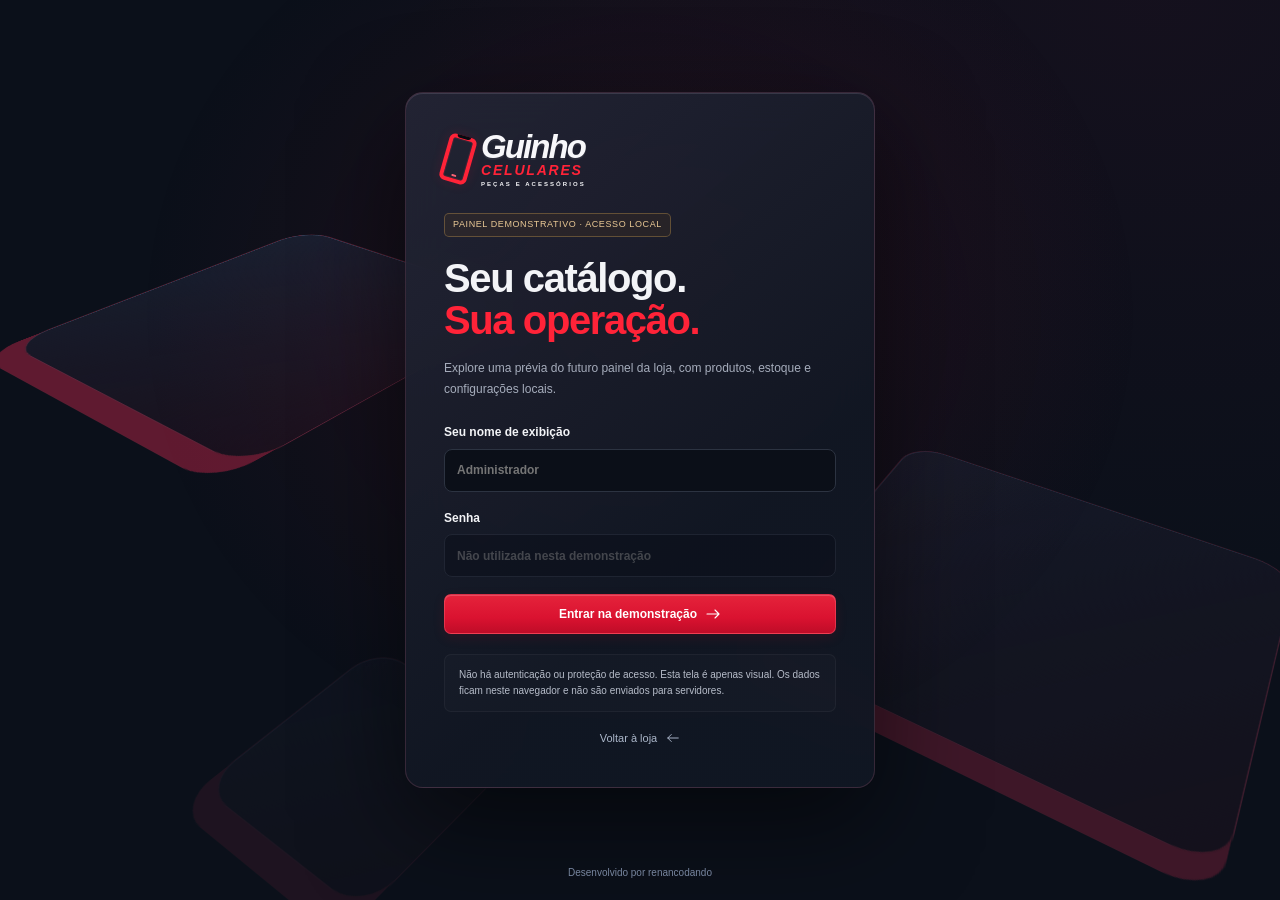
==== admin/index.html @ 1f27a78b "Criar a loja Guinho com catálogo, carrinho e painel demonstrativo" ====
<!doctype html><html lang="pt-BR"><head><meta charset="utf-8"><meta name="viewport" content="width=device-width,initial-scale=1"><meta name="robots" content="noindex,nofollow"><meta name="theme-color" content="#090d16"><title>Painel demonstrativo — Guinho Celulares</title><link rel="icon" href="../ativos/marca.svg" type="image/svg+xml"><link rel="stylesheet" href="../css/base.css"><link rel="stylesheet" href="../css/componentes.css"><link rel="stylesheet" href="../css/loja.css"><link rel="stylesheet" href="../css/admin.css"><link rel="stylesheet" href="../css/responsivo.css"><script type="module" src="../js/admin/app.js"></script></head><body class="pagina-admin"><a class="pular-conteudo" href="#admin-conteudo">Pular para o painel</a>
<main id="entrada-demo" class="entrada-demo"><div class="entrada-ambiente" aria-hidden="true"><div></div><div></div><div></div></div><section class="entrada-card"><a class="marca" href="../index.html"><span class="marca-simbolo" aria-hidden="true"></span><span><strong>Guinho</strong><b>Celulares</b><small>Peças e acessórios</small></span></a><span class="etiqueta-demo">Painel demonstrativo · acesso local</span><h1>Seu catálogo.<br><em>Sua operação.</em></h1><p class="texto-suave">Explore uma prévia do futuro painel da loja, com produtos, estoque e configurações locais.</p><form id="form-entrada"><label class="campo" for="nome-demo">Seu nome de exibição<input id="nome-demo" name="nome" placeholder="Administrador" autocomplete="off" maxlength="50"></label><label class="campo">Senha<input type="password" placeholder="Não utilizada nesta demonstração" disabled aria-describedby="aviso-login"></label><button class="botao botao-largo" type="submit" disabled aria-busy="true"><span data-texto-entrada>Carregando catálogo…</span><i data-icone="seta"></i></button></form><p id="aviso-login" class="nota-demo">Não há autenticação ou proteção de acesso. Esta tela é apenas visual. Os dados ficam neste navegador e não são enviados para servidores.</p><a href="../index.html" class="voltar-loja">Voltar à loja<i data-icone="seta"></i></a></section><span class="assinatura-entrada">Desenvolvido por renancodando</span></main>
<div id="admin-app" hidden><aside class="admin-navegacao" id="admin-navegacao"><a class="marca" href="../index.html"><span class="marca-simbolo" aria-hidden="true"></span><span><strong>Guinho</strong><b>Celulares</b><small>Estúdio de gestão</small></span></a><span class="rotulo-admin">Workspace local</span><nav aria-label="Painel administrativo"><button type="button" data-admin-secao="dashboard"><i data-icone="grafico"></i>Visão geral</button><button type="button" data-admin-secao="produtos"><i data-icone="caixa"></i>Produtos</button><button type="button" data-admin-secao="estoque"><i data-icone="sacola"></i>Estoque</button><button type="button" data-admin-secao="categorias"><i data-icone="grade"></i>Categorias</button><button type="button" data-admin-secao="importacao"><i data-icone="importar"></i>Importar CSV</button><button type="button" data-admin-secao="configuracoes"><i data-icone="configuracao"></i>Configurações</button></nav><div class="admin-nav-base"><a href="../index.html"><i data-icone="inicio"></i>Ver loja</a><button type="button" id="sair-demo"><i data-icone="sair"></i>Sair da demonstração</button><small>Somente neste navegador.<br>Sem autenticação real.</small></div></aside><div class="admin-corpo"><header class="admin-topo"><button type="button" id="menu-admin" class="botao-icone" aria-label="Abrir navegação do painel" aria-expanded="false" aria-controls="admin-navegacao"><i data-icone="menu"></i></button><div><span>Estúdio de gestão</span><strong id="nome-secao">Visão geral</strong></div><span class="etiqueta-demo">Demonstração local</span><div class="admin-perfil"><span class="avatar-admin">G</span><span id="nome-administrador">Administrador</span></div></header><p class="faixa-demo"><i data-icone="alerta"></i><span>Esta é uma demonstração local. Não há login seguro, banco de dados, pedidos reais ou estoque sincronizado.</span></p><main id="admin-conteudo" tabindex="-1"></main><footer class="admin-rodape">Guinho · Painel demonstrativo <span>Desenvolvido por renancodando</span></footer></div></div>
</body></html>
---- css/base.css ----
:root {
  color-scheme: dark;
  --fundo:#080b12;
  --fundo-profundo:#04060b;
  --superficie:#111620;
  --superficie-alta:#1b202c;
  --vermelho:#ff2338;
  --vermelho-escuro:#a70d20;
  --texto:#f3f4f7;
  --suave:#a6adbc;
  --linha:#2c3341;
  --verde:#3cda9a;
  --azul:#6bc1ff;
  --raio:12px;
  --sombra:0 14px 45px #0005;
  --fonte:Arial,Helvetica,sans-serif;
  --espaco:clamp(20px,4.6vw,70px);
}
* {
  box-sizing: border-box;
}
html {
  scroll-behavior: smooth;
  scroll-padding-top: 30px;
}
body {
  margin: 0;
  color: var(--texto);
  background:
    radial-gradient(
      ellipse at 0 38%,
      #490d151c,
      transparent 32%),
    var(--fundo);
  font: 14px/1.55 var(--fonte);
  -webkit-font-smoothing: antialiased;
}
body,
main,
section,
header,
footer,
div {
  min-width: 0;
}
button,
input,
select,
textarea {
  font: inherit;
}
button,
a {
  -webkit-tap-highlight-color: transparent;
  touch-action: manipulation;
}
button {
  cursor: pointer;
}
button:disabled {
  cursor: not-allowed;
  opacity: .45;
}
a {
  color: inherit;
  text-decoration: none;
}
button {
  color: inherit;
}
h1,
h2,
h3,
p,
ul,
ol,
figure,
dl,
dd {
  margin: 0;
}
ul,
ol {
  padding: 0;
}
h1,
h2,
h3 {
  line-height: 1.12;
  text-wrap: balance;
}
p {
  overflow-wrap: anywhere;
}
h1,
h2,
h3,
strong {
  letter-spacing: -.35px;
}
img,
svg {
  max-width: 100%;
  display: block;
}
input,
textarea,
select {
  min-width: 0;
  max-width: 100%;
  color: var(--texto);
  background: #0b0f18;
  border: 1px solid var(--linha);
  border-radius: 8px;
  padding: 11px 12px;
}
input,
select {
  min-height: 43px;
}
input[type=checkbox] {
  accent-color: var(--vermelho);
  width: 16px;
  height: 16px;
  min-height: 16px;
}
textarea {
  resize: vertical;
}
input:focus,
textarea:focus,
select:focus {
  border-color: #ff5262;
}
button,
a,
input,
select,
textarea,
summary {
  outline-offset: 5px;
}
:focus-visible {
  outline: 2px solid #ff6b79;
}
[hidden] {
  display: none !important;
}
.container {
  width: min(1440px, calc(100% - var(--espaco)*2));
  margin-inline: auto;
}
.secao {
  padding-block: 55px;
}
.texto-suave {
  color: var(--suave);
  font-size: 13px;
  line-height: 1.7;
}
.sobretitulo {
  font-size: 9px;
  letter-spacing: 2.8px;
  text-transform: uppercase;
  font-weight: 700;
  color: #d0d3dc;
}
.sobretitulo > span {
  display: inline-block;
  vertical-align: middle;
  width: 80px;
  height: 1px;
  background: var(--vermelho);
  margin-left: 12px;
}
em {
  color: var(--vermelho);
  font-style: normal;
}
.icone {
  width: 22px;
  height: 22px;
  flex-shrink: 0;
}
.sr-only {
  position: absolute;
  width: 1px;
  height: 1px;
  padding: 0;
  margin: -1px;
  overflow: hidden;
  clip: rect(0, 0, 0, 0);
  white-space: nowrap;
  border: 0;
}
.pular-conteudo {
  position: fixed;
  left: 15px;
  top: -80px;
  background: var(--vermelho);
  padding: 12px 18px;
  border-radius: 8px;
  z-index: 200;
}
.pular-conteudo:focus {
  top: 12px;
}
.campo {
  display: flex;
  flex-direction: column;
  gap: 7px;
  font-size: 12px;
  font-weight: 600;
}
.campo small {
  font-size: 10px;
  font-weight: 400;
  color: var(--suave);
}
.campo input,
.campo select,
.campo textarea {
  width: 100%;
}
.campo-checkbox {
  display: flex;
  align-items: center;
  gap: 9px;
  font-size: 12px;
  line-height: 1.4;
}
.mensagem-erro {
  font-size: 12px;
  color: #ff9ca7;
  line-height: 1.5;
}
.nota-demo {
  color: #b7bdca;
  font-size: 11px;
  line-height: 1.6;
  padding: 12px 14px;
  background: #ffffff04;
  border: 1px solid #ffffff0b;
  border-radius: 7px;
}
.etiqueta-demo,
.modo-demo {
  border: 1px solid #d9a65455;
  background: #8f5b121c;
  border-radius: 5px;
  padding: 4px 8px;
  color: #eac995;
  font-size: 9px;
  text-transform: uppercase;
  letter-spacing: .6px;
}
.descricao-secao {
  margin: -7px 0 22px;
  max-width: 600px;
}
.erro-carregamento {
  padding: 40px;
  border: 1px solid #a43545;
  border-radius: 12px;
  grid-column: 1/-1;
}
.erro-carregamento p {
  margin: 15px 0;
}
.aviso-persistencia {
  padding: 10px 20px;
  background: #352b15;
  border-bottom: 1px solid #b1924a;
  color: #ffe8ad;
  font-size: 12px;
  position: relative;
  z-index: 150;
}
.aguarda-revelacao {
  opacity: 0;
  transform: translateY(20px);
}
.revelado {
  opacity: 1;
  transform: none;
  transition: opacity .7s, transform .7s;
}
.dialogo-aberto {
  overflow: hidden;
}
::selection {
  background: #fd304950;
  color: white;
}
@media (prefers-reduced-motion: reduce) {
  html {
    scroll-behavior: auto;
  }
  *,
  *:before,
  *:after {
    animation: none !important;
    transition: none !important;
    scroll-behavior: auto !important;
  }
  .aguarda-revelacao {
    opacity: 1;
    transform: none;
  }
}
---- css/componentes.css ----
.botao {
  --cor-botao:#da1230;
  display: inline-flex;
  align-items: center;
  justify-content: center;
  gap: 8px;
  min-height: 40px;
  padding: 10px 15px;
  border-radius: 7px;
  border: 1px solid #ff697866;
  color: #fff;
  background:
    linear-gradient(
      180deg,
      #e5233b,
      var(--cor-botao) 60%,
      #bf0c28);
  box-shadow: inset 0 1px 0 #ffffff30, 0 4px 12px #ad071b24;
  font-size: 12px;
  font-weight: 700;
  line-height: 1.35;
  transition:
    transform .2s,
    box-shadow .2s,
    filter .2s;
  text-align: center;
  position: relative;
  overflow: hidden;
}
.botao:before {
  content: "";
  position: absolute;
  inset: 0;
  background:
    linear-gradient(
      110deg,
      transparent 15%,
      #ffffff19 44%,
      transparent 65%);
  transform: translateX(-120%);
  transition: transform .5s;
  pointer-events: none;
}
.botao:hover:not(:disabled) {
  transform: translateY(-2px);
  box-shadow: 0 7px 20px #dd102a30;
  filter: brightness(1.07);
}
.botao:hover:before {
  transform: translateX(120%);
}
.botao:active:not(:disabled) {
  transform: translateY(1px) scale(.98);
}
.botao .icone {
  width: 18px;
  height: 18px;
}
.botao .icone:last-child {
  width: 16px;
}
.botao.secundario {
  background:
    linear-gradient(
      145deg,
      #262c3a55,
      #111621);
  border-color: #5b6377aa;
  box-shadow: inset 0 1px 0 #ffffff0c;
  color: #e1e4ed;
}
.botao.discreto {
  background: transparent;
  border-color: var(--linha);
  box-shadow: none;
  color: var(--suave);
}
.botao-pequeno {
  min-height: 32px;
  padding: 7px 10px;
  font-size: 10px;
}
.botao-largo {
  width: 100%;
}
.botao-icone {
  width: 35px;
  height: 35px;
  min-width: 35px;
  border: 1px solid #5c647366;
  border-radius: 7px;
  background: linear-gradient(#21273488, #111620);
  display: inline-flex;
  align-items: center;
  justify-content: center;
  padding: 7px;
  transition:
    background .2s,
    border-color .2s,
    transform .2s;
}
.botao-icone .icone {
  width: 19px;
  height: 19px;
}
.botao-icone:hover:not(:disabled) {
  background: #2a3342;
  border-color: #ff5b6c;
  transform: translateY(-1px);
}
.favorito[aria-pressed=true] {
  color: #ff5c70;
  border-color: #f13e55;
}
.favorito[aria-pressed=true] .icone {
  fill: #ff23382b;
}
.selo {
  font-size: 9px;
  border-radius: 12px;
  padding: 3px 8px;
  color: #fff;
  font-weight: 700;
  display: inline-flex;
  align-self: flex-start;
  gap: 4px;
  line-height: 1.1;
  letter-spacing: -.1px;
  background: #c6132a;
}
.selo:before {
  content: "";
  width: 5px;
  height: 5px;
  border-radius: 50%;
  background: currentColor;
  align-self: center;
}
.selo--vermelho {
  background:
    linear-gradient(
      100deg,
      #e11c31,
      #a70d22);
  box-shadow: 0 0 10px #ef20382b;
}
.selo--azul {
  background: #135c8f;
  color: #bce8ff;
}
.selo--verde {
  background: #175a3e;
  color: #b7f3d2;
}
.produto-card {
  border: 1px solid #485060a6;
  background:
    radial-gradient(
      ellipse at 6% 0,
      #80172b24,
      transparent 42%),
    linear-gradient(
      145deg,
      #242a37 0,
      #131720 40%,
      #0b0e16 100%);
  border-radius: 11px;
  padding: 13px 12px 12px;
  box-shadow: inset 0 1px 0 #ffffff17, 0 7px 20px #0004;
  min-width: 0;
  display: flex;
  flex-direction: column;
  transition:
    transform .28s,
    border-color .28s,
    box-shadow .28s;
  position: relative;
  isolation: isolate;
}
.produto-card:before {
  content: "";
  position: absolute;
  left: 14px;
  right: 14px;
  top: 0;
  height: 1px;
  background:
    linear-gradient(
      90deg,
      transparent,
      #d4e3ff66,
      transparent);
  pointer-events: none;
}
.produto-card:hover {
  transform: translateY(-5px);
  border-color: #fb394f88;
  box-shadow:
    inset 0 1px 0 #ffffff20,
    0 14px 28px #0008,
    0 -2px 17px #d7193010;
}
.produto-card h3 {
  margin: 9px 0 6px;
  font-size: 13px;
  line-height: 1.3;
  text-wrap: initial;
  min-height: 34px;
}
.produto-titulo {
  border: 0;
  padding: 0;
  text-align: left;
  color: var(--texto);
  font: inherit;
  line-height: inherit;
  background: none;
  cursor: pointer;
  font-weight: 700;
}
.produto-titulo:hover {
  color: #ff8c98;
}
.produto-linha {
  font-size: 9px;
  text-transform: uppercase;
  letter-spacing: .6px;
  color: #b7bfce;
  min-height: 15px;
}
.produto-sku {
  color: #b1b6c2;
  font-size: 10px;
}
.produto-compativel {
  color: #808da1;
  font-size: 10px;
  margin-top: 2px;
}
.produto-preco {
  color: #ff344c;
  font-size: 22px;
  letter-spacing: -.8px;
  line-height: 1.2;
  display: block;
  margin-top: 9px;
  font-weight: 800;
}
.produto-estoque {
  font-size: 9px;
  color: #a2b2aa;
  margin: 5px 0 10px;
}
.produto-estoque:before {
  content: "";
  display: inline-block;
  vertical-align: middle;
  width: 4px;
  height: 4px;
  border-radius: 50%;
  background: #47d09a;
  margin-right: 4px;
}
.produto-estoque.sem-estoque {
  color: #e6b5b9;
}
.produto-estoque.sem-estoque:before {
  background: #f26a7a;
}
.produto-acoes {
  display: flex;
  align-items: center;
  gap: 6px;
  margin-top: auto;
}
.botao-adicionar {
  flex: 1;
  font-size: 10px;
  min-height: 33px;
  padding: 7px 8px;
  gap: 6px;
}
.botao-adicionar .icone {
  width: 16px !important;
  height: 16px;
}
.produto-acoes .botao-icone {
  width: 30px;
  height: 33px;
  min-width: 30px;
  padding: 5px;
}
.produto-acoes .icone {
  width: 17px;
  height: 17px;
}
.adicionado {
  animation: adicionar-pulso .6s ease;
}
.adicionado:after {
  content: "✓";
  position: absolute;
  inset: 0;
  display: grid;
  place-items: center;
  color: #fff;
  background: #0a7350;
  font-size: 19px;
}
.grade-produtos {
  display: grid;
  grid-template-columns: repeat(5, minmax(0, 1fr));
  gap: 15px;
}
.cabecalho-secao {
  display: flex;
  align-items: center;
  justify-content: space-between;
  gap: 20px;
  margin-bottom: 13px;
}
.cabecalho-secao h2 {
  font-size: 21px;
  position: relative;
  padding-left: 13px;
  line-height: 1.2;
}
.cabecalho-secao h2:before {
  content: "";
  position: absolute;
  left: 0;
  top: 2px;
  bottom: 2px;
  width: 4px;
  background: var(--vermelho);
  border-radius: 3px;
  box-shadow: 0 0 10px #fd283240;
}
.cabecalho-secao > .sobretitulo {
  margin-bottom: 7px;
}
.cabecalho-secao > div > .sobretitulo {
  margin: 0 0 8px 13px;
  font-size: 8px;
  letter-spacing: 1.7px;
  color: #aab1c0;
}
.cabecalho-secao > a {
  display: flex;
  align-items: center;
  gap: 8px;
  color: #ff5d6c;
  font-size: 11px;
  flex-shrink: 0;
}
.cabecalho-secao > a .icone {
  width: 15px;
  height: 15px;
}
.painel {
  border: 1px solid var(--linha);
  border-radius: var(--raio);
  padding: 24px;
  background:
    linear-gradient(
      145deg,
      #1d2330,
      #10151e);
  box-shadow: inset 0 1px 0 #ffffff0c, var(--sombra);
}
.estado-vazio {
  padding: 45px 20px;
  text-align: center;
  display: flex;
  flex-direction: column;
  align-items: center;
  gap: 17px;
  grid-column: 1/-1;
}
.estado-vazio > .icone {
  width: 47px;
  height: 47px;
  color: #ff5d73;
}
.estado-vazio h2 {
  font-size: 25px;
}
.estado-vazio p {
  max-width: 390px;
}
.dialogo {
  width: min(660px, calc(100vw - 32px));
  max-height: calc(100dvh - 32px);
  padding: 0;
  margin: auto;
  color: var(--texto);
  background:
    linear-gradient(
      135deg,
      #202633,
      #0e131e 60%);
  border: 1px solid #626c82;
  border-radius: 15px;
  box-shadow: 0 30px 120px #000c;
  overscroll-behavior: contain;
  overflow: auto;
}
.dialogo::backdrop {
  background: #03050bba;
  backdrop-filter: blur(7px);
}
.dialogo[open] {
  animation: dialogo-entrar .25s ease-out;
}
.dialogo-cabecalho {
  display: flex;
  gap: 20px;
  justify-content: space-between;
  align-items: center;
  padding: 20px 24px;
  border-bottom: 1px solid #8792a826;
  position: sticky;
  top: 0;
  background: #171d28f7;
  z-index: 2;
  backdrop-filter: blur(18px);
}
.dialogo-cabecalho h2 {
  font-size: 21px;
}
.dialogo-conteudo {
  padding: 24px;
}
.dialogo-pequeno {
  max-width: 480px;
}
.dialogo-conteudo > .texto-suave {
  margin-bottom: 20px;
}
.acoes-dialogo {
  display: flex;
  gap: 10px;
  justify-content: flex-end;
  margin-top: 24px;
}
.detalhe-codigo {
  display: flex;
  align-items: center;
  gap: 12px;
  margin-bottom: 20px;
  flex-wrap: wrap;
}
.detalhe-codigo > .icone {
  width: 35px;
  height: 35px;
  color: #ff5a70;
}
.detalhe-codigo > span:first-of-type {
  font-family: monospace;
  font-size: 15px;
}
.especificacoes {
  margin: 20px 0;
}
.especificacoes > div {
  display: grid;
  grid-template-columns: 1fr 1.4fr;
  gap: 20px;
  padding: 11px 0;
  border-bottom: 1px solid #ffffff0b;
  font-size: 12px;
}
.especificacoes dt {
  color: var(--suave);
}
.especificacoes dd {
  overflow-wrap: anywhere;
}
.detalhe-compra {
  display: flex;
  gap: 18px;
  align-items: flex-end;
  margin-top: 23px;
  flex-wrap: wrap;
}
.detalhe-compra .produto-preco {
  font-size: 31px;
  margin: 0 auto 8px 0;
}
.detalhe-compra label {
  width: 78px;
}
.detalhe-compra .botao {
  min-height: 43px;
}
.canais-contato {
  display: flex;
  flex-direction: column;
  gap: 12px;
}
.avisos {
  position: fixed;
  right: 22px;
  bottom: 23px;
  z-index: 250;
  display: flex;
  flex-direction: column;
  gap: 9px;
  width: min(390px, calc(100vw - 36px));
  pointer-events: none;
}
.aviso {
  display: flex;
  align-items: center;
  justify-content: space-between;
  gap: 15px;
  background: #1a2531f5;
  border: 1px solid #5d8d7d;
  border-radius: 10px;
  padding: 14px 15px;
  box-shadow: 0 10px 40px #0009;
  font-size: 12px;
  animation: dialogo-entrar .25s ease;
  pointer-events: auto;
}
.aviso--erro {
  border-color: #b94053;
  background: #321c28f7;
}
.aviso-fechar {
  border: 0;
  background: transparent;
  padding: 0 4px;
  font-size: 23px;
  flex-shrink: 0;
}
.copia-alternativa {
  position: fixed;
  left: 20px;
  bottom: 20px;
  width: calc(100vw - 40px);
  height: 160px;
  z-index: 300;
}
.carrinho-lateral {
  height: 100dvh;
  max-height: 100dvh;
  max-width: 510px;
  width: min(510px, 100vw);
  margin: 0 0 0 auto;
  border-radius: 18px 0 0 18px;
  border-right: 0;
}
.carrinho-lateral[open] {
  animation: carrinho-entrar .3s cubic-bezier(.2, .7, .3, 1);
}
.carrinho-lateral .dialogo-conteudo {
  padding: 20px;
}
.carrinho-lateral .nota-demo {
  margin-bottom: 14px;
}
.item-carrinho {
  display: flex;
  align-items: center;
  gap: 16px;
  padding: 20px 0;
  border-bottom: 1px solid var(--linha);
  flex-wrap: wrap;
}
.item-simbolo {
  width: 48px;
  height: 52px;
  display: grid;
  place-items: center;
  border: 1px solid #5e3540;
  border-radius: 10px;
  background:
    linear-gradient(
      135deg,
      #42273566,
      #151a25);
  flex-shrink: 0;
}
.item-simbolo .icone {
  color: #ff7c89;
  width: 27px;
  height: 27px;
}
.item-info {
  flex: 1;
  min-width: 150px;
}
.item-info h3 {
  font-size: 14px;
  line-height: 1.4;
  overflow-wrap: anywhere;
}
.item-info p {
  font-size: 10px;
  margin-top: 5px;
}
.item-controles {
  display: flex;
  gap: 16px;
  align-items: center;
}
.quantidade {
  display: flex;
  align-items: center;
  border: 1px solid #566073;
  border-radius: 7px;
  overflow: hidden;
  background: #0f141f;
}
.quantidade .botao-icone {
  width: 30px;
  min-width: 30px;
  height: 33px;
  border: 0;
  border-radius: 0;
  background: none;
  padding: 6px;
}
.quantidade input {
  width: 43px;
  min-height: 33px;
  height: 33px;
  padding: 5px 0;
  border: 0;
  border-radius: 0;
  text-align: center;
  background: transparent;
  -moz-appearance: textfield;
}
.quantidade input::-webkit-inner-spin-button {
  appearance: none;
}
.item-subtotal {
  font-size: 17px;
  white-space: nowrap;
}
.item-carrinho.compacto .item-controles {
  width: 100%;
  padding-left: 64px;
  justify-content: space-between;
  gap: 10px;
}
.item-carrinho.compacto .item-info {
  min-width: 0;
}
.item-carrinho.compacto .item-subtotal {
  font-size: 16px;
}
.resumo-lateral {
  display: flex;
  justify-content: space-between;
  align-items: center;
  padding: 25px 0;
  font-size: 13px;
}
.resumo-lateral strong {
  font-size: 25px;
  color: #ff435a;
}
.carrinho-lateral .botao-largo {
  margin-bottom: 10px;
}
@keyframes adicionar-pulso {
  50% {
    transform: scale(.96);
  }
}
@keyframes dialogo-entrar {
  from {
    opacity: 0;
    transform: translateY(12px) scale(.98);
  }
  to {
    opacity: 1;
    transform: none;
  }
}
@keyframes carrinho-entrar {
  from {
    transform: translateX(100%);
  }
  to {
    transform: translateX(0);
  }
}
---- css/loja.css ----
.barra-info {
  font-size: 10px;
  color: #d0d3dc;
  border-bottom: 1px solid #3c425066;
  background:
    linear-gradient(
      100deg,
      #0a0e18,
      #070a11);
}
.barra-info > .container,
.barra-info > .container > div {
  display: flex;
  align-items: center;
  gap: 24px;
}
.barra-info > .container {
  justify-content: space-between;
  min-height: 27px;
}
.barra-info span {
  display: flex;
  align-items: center;
  gap: 7px;
}
.barra-info .icone {
  width: 15px;
  height: 15px;
  color: #e5a4af;
}
.barra-info > .container > span > .icone {
  color: var(--vermelho);
  filter: drop-shadow(0 0 5px #ff234166);
}
.barra-info > .container > div > span + span {
  border-left: 1px solid #65708255;
  padding-left: 22px;
}
.cabecalho {
  position: relative;
  z-index: 40;
  background:
    linear-gradient(
      115deg,
      #070a11,
      #0e121d 55%,
      #070a11);
  box-shadow: 0 4px 20px #0002;
}
.cabecalho-principal {
  display: flex;
  align-items: center;
  gap: 30px;
  min-height: 82px;
}
.marca {
  display: flex;
  align-items: center;
  gap: 9px;
  flex-shrink: 0;
  color: #f7f7fa;
  line-height: .96;
  min-width: 185px;
}
.marca-simbolo {
  display: block;
  position: relative;
  width: 28px;
  height: 48px;
  border: 4px solid var(--vermelho);
  border-radius: 6px;
  transform: rotate(16deg);
  box-shadow: inset 0 0 0 1px #ff4a5c22, 0 0 12px #ff0d3020;
}
.marca-simbolo:before {
  content: "";
  position: absolute;
  top: -4px;
  left: 3px;
  right: 3px;
  height: 3px;
  background: #070a11;
  border-radius: 0 0 4px 4px;
}
.marca-simbolo:after {
  content: "";
  position: absolute;
  bottom: 2px;
  left: 8px;
  width: 5px;
  height: 2px;
  background: #f96374;
  border-radius: 4px;
}
.marca strong {
  font-size: clamp(28px, 2.5vw, 38px);
  font-weight: 900;
  letter-spacing: -1.9px;
  font-style: italic;
  display: block;
  text-shadow: 0 2px 0 #ffffff12;
}
.marca b {
  display: block;
  color: var(--vermelho);
  font-size: 16px;
  text-transform: uppercase;
  font-style: italic;
  font-weight: 900;
  letter-spacing: 2px;
  margin: 2px 0 4px;
}
.marca small {
  display: block;
  font-size: 6px;
  text-transform: uppercase;
  font-weight: 700;
  letter-spacing: 2.05px;
}
.pesquisa-global {
  position: relative;
  flex: 1;
  display: flex;
  align-items: center;
  gap: 12px;
  padding: 0 14px;
  background:
    linear-gradient(
      180deg,
      #202633,
      #131923);
  border: 1px solid #566071a1;
  border-radius: 9px;
  box-shadow: inset 0 1px 0 #d0d8ef10, 0 4px 12px #0004;
  max-width: 600px;
}
.pesquisa-global > i {
  display: block;
  color: #e5e8f0;
}
.pesquisa-global > i .icone {
  width: 19px;
  height: 19px;
}
.pesquisa-global > input {
  border: 0;
  background: transparent;
  padding: 10px 0;
  min-height: 38px;
  flex: 1;
  box-shadow: none;
  font-size: 12px;
  width: 100%;
}
.pesquisa-global > input:focus-visible {
  outline: 0;
}
.pesquisa-global:focus-within {
  outline: 2px solid #ff5c70;
  outline-offset: 3px;
}
.pesquisa-global > input::placeholder {
  color: #c2c6d1;
}
.pesquisa-global > kbd {
  color: #798398;
  font-size: 11px;
  font-family: var(--fonte);
  border: 1px solid #5a627533;
  border-radius: 3px;
  padding: 0 5px;
  flex-shrink: 0;
}
.sugestoes {
  position: absolute;
  top: calc(100% + 9px);
  left: -1px;
  right: -1px;
  min-width: 0;
  background: #141a26f9;
  backdrop-filter: blur(22px);
  border: 1px solid #5b6476;
  border-radius: 10px;
  padding: 7px;
  box-shadow: 0 25px 50px #000b;
  z-index: 60;
}
.sugestao {
  display: flex;
  gap: 11px;
  align-items: center;
  padding: 11px 9px;
  border-radius: 6px;
  transition: background .2s;
}
.sugestao:hover,
.sugestao[aria-selected=true] {
  background: #422736;
}
.sugestao > .icone {
  color: #ff6173;
  width: 23px;
  height: 23px;
}
.sugestao > span {
  flex: 1;
}
.sugestao strong {
  display: block;
  font-size: 12px;
  line-height: 1.4;
}
.sugestao small {
  display: block;
  color: var(--suave);
  font-size: 10px;
  margin-top: 3px;
}
.sugestao b {
  color: #ff586c;
  font-size: 12px;
  white-space: nowrap;
}
.sugestao-vazia {
  padding: 15px 9px;
  font-size: 12px;
  color: var(--suave);
}
.cabecalho-atalhos {
  display: flex;
  align-items: center;
  gap: 22px;
  margin-left: auto;
}
.atalho {
  display: flex;
  gap: 8px;
  align-items: center;
  border: 0;
  background: none;
  padding: 0;
  flex-shrink: 0;
  text-align: left;
}
.atalho > .icone,
.atalho > i > .icone {
  width: 27px;
  height: 27px;
  color: #f1f2f5;
}
.atalho strong {
  display: block;
  font-size: 11px;
  line-height: 1.2;
}
.atalho small {
  font-size: 9px;
  display: block;
  margin-top: 3px;
  color: #bbc1ce;
  white-space: nowrap;
}
.conta-atalho {
  border-left: 1px solid #484e5e77;
  padding-left: 22px;
}
.atalho-carrinho {
  border-left: 1px solid #484e5e77;
  padding-left: 22px;
}
.atalho-carrinho small {
  color: #ff344c;
  font-weight: 750;
  font-size: 11px;
}
.carrinho-icone {
  position: relative;
  display: block;
}
.carrinho-icone .icone {
  width: 28px;
  height: 28px;
}
.carrinho-icone > b {
  position: absolute;
  top: -8px;
  right: -8px;
  min-width: 15px;
  height: 15px;
  padding: 0 4px;
  display: grid;
  place-items: center;
  background: #e9152f;
  border: 1px solid #ff7985;
  border-radius: 9px;
  font-size: 9px;
  line-height: 1;
  box-shadow: 0 0 9px #ff113333;
}
.faixa-navegacao {
  border-block: 1px solid #48516255;
  background:
    linear-gradient(
      180deg,
      #171c27 0,
      #11151e 50%,
      #0d1119);
  box-shadow: inset 0 1px 0 #ffffff05;
}
.navegacao {
  display: flex;
  justify-content: space-between;
  align-items: stretch;
  gap: 6px;
  min-height: 41px;
  padding-block: 4px;
}
.navegacao > a,
.nav-grupo > summary {
  display: flex;
  align-items: center;
  justify-content: center;
  gap: 7px;
  padding: 6px 14px;
  font-size: 11px;
  font-weight: 600;
  white-space: nowrap;
  border-radius: 6px;
  transition: background .2s, color .2s;
}
.navegacao > a:hover,
.nav-grupo > summary:hover {
  background: #ffffff0b;
  color: #fff;
}
.navegacao > a[aria-current=page] {
  background: linear-gradient(#dc172f, #bd0b25);
  box-shadow: inset 0 1px 0 #ff9fa944, 0 0 13px #f5233528;
  color: white;
  min-width: 130px;
}
.navegacao .icone {
  width: 18px;
  height: 18px;
}
.nav-grupo {
  position: relative;
}
.nav-grupo > summary {
  list-style: none;
  cursor: pointer;
  height: 100%;
  user-select: none;
}
.nav-grupo > summary::-webkit-details-marker {
  display: none;
}
.nav-grupo > summary > i:last-child .icone {
  width: 11px;
  height: 11px;
  transition: transform .2s;
}
.nav-grupo[open] > summary > i:last-child .icone {
  transform: rotate(180deg);
}
.nav-opcoes {
  position: absolute;
  left: 0;
  top: calc(100% + 8px);
  width: 225px;
  background: #171d29f9;
  border: 1px solid #5c6475;
  border-radius: 10px;
  box-shadow: 0 20px 40px #000b;
  padding: 8px;
  max-height: 350px;
  overflow: auto;
  animation: dialogo-entrar .18s ease;
  z-index: 45;
}
.nav-opcoes > a {
  display: block;
  padding: 10px;
  border-radius: 5px;
  font-size: 12px;
  white-space: normal;
}
.nav-opcoes > a:hover {
  background: #4e2534;
  color: #fff;
}
.nav-selo {
  font-size: 8px;
  background: #c9142a;
  color: #fff;
  border: 1px solid #ff6374;
  border-radius: 9px;
  padding: 1px 6px;
  line-height: 1.3;
}
.menu-mobile,
.conta-mobile {
  display: none !important;
}
.rodape {
  background:
    linear-gradient(
      130deg,
      #10151f,
      #080b12);
  border-top: 1px solid #485062;
  padding-top: 40px;
}
.rodape-grade {
  display: grid;
  grid-template-columns: 1.5fr .8fr .9fr 1.2fr;
  gap: 55px;
  padding-bottom: 35px;
}
.rodape-grade > div {
  display: flex;
  flex-direction: column;
  align-items: flex-start;
  gap: 10px;
}
.rodape .marca {
  margin-bottom: 8px;
  transform-origin: left center;
  scale: .88;
}
.rodape-grade p {
  font-size: 12px;
  color: #a5afbf;
  max-width: 300px;
  line-height: 1.75;
}
.rodape-grade h2 {
  font-size: 14px;
  margin-bottom: 8px;
}
.rodape-grade > div > a:not(.marca),
.rodape-grade button {
  border: 0;
  padding: 0;
  background: none;
  font-size: 12px;
  color: #b5bfcc;
  text-align: left;
}
.rodape-grade > div > a:hover,
.rodape-grade button:hover {
  color: #ff6577;
}
.rodape-base {
  display: flex;
  align-items: center;
  justify-content: space-between;
  gap: 15px;
  flex-wrap: wrap;
  font-size: 10px;
  color: #8792a5;
  padding-block: 16px;
  border-top: 1px solid #ffffff11;
}
.rodape-base strong {
  color: #c0c8d4;
}
.whatsapp-flutuante {
  position: fixed;
  right: 22px;
  bottom: 18px;
  border: 1px solid #8cf4a17d;
  border-radius: 40px;
  background:
    linear-gradient(
      145deg,
      #07813a,
      #056b30);
  padding: 10px 18px 10px 12px;
  display: flex;
  align-items: center;
  gap: 10px;
  box-shadow: inset 0 1px 0 #b3ffc43b, 0 7px 22px #0008;
  color: white;
  text-align: left;
  z-index: 35;
  font-size: 11px;
  transition: transform .2s;
}
.whatsapp-flutuante .icone {
  width: 30px;
  height: 30px;
}
.whatsapp-flutuante strong {
  display: block;
  font-size: 13px;
}
.whatsapp-flutuante:hover {
  transform: translateY(-3px);
}
.pagina-cabecalho {
  padding: 35px 0 24px;
  background:
    radial-gradient(
      ellipse at 90% 0,
      #82172c26,
      transparent 55%),
    linear-gradient(#101521, #0b0f17);
  border-bottom: 1px solid var(--linha);
}
.trilha {
  display: flex;
  align-items: center;
  gap: 9px;
  font-size: 10px;
  color: #a7b0bf;
  margin-bottom: 17px;
}
.trilha .icone {
  width: 13px;
  height: 13px;
}
.pagina-cabecalho h1 {
  font-size: clamp(30px, 3.4vw, 48px);
  letter-spacing: -1.5px;
}
.pagina-cabecalho p {
  margin-top: 10px;
  max-width: 650px;
  font-size: 12px;
  color: var(--suave);
}
---- css/admin.css ----
.pagina-admin {
  background:
    radial-gradient(
      ellipse at 90% 0,
      #28112455,
      transparent 45%),
    #0b101a;
}
.entrada-demo {
  min-height: 100dvh;
  display: grid;
  place-items: center;
  padding: 45px 20px 65px;
  position: relative;
  isolation: isolate;
  overflow: hidden;
}
.entrada-card {
  width: min(470px, 100%);
  padding: 38px;
  border: 1px solid #6a40546e;
  border-radius: 18px;
  background:
    linear-gradient(
      140deg,
      #252737de,
      #111723eb 65%);
  box-shadow: inset 0 1px 0 #e2d6ed24, 0 35px 100px #0008;
  backdrop-filter: blur(20px);
}
.entrada-card .marca {
  margin-bottom: 25px;
}
.entrada-card > .etiqueta-demo {
  display: inline-block;
  margin-bottom: 20px;
}
.entrada-card h1 {
  font-size: 40px;
  line-height: 1.05;
  letter-spacing: -1.4px;
  margin-bottom: 17px;
}
.entrada-card > .texto-suave {
  font-size: 12px;
  margin-bottom: 24px;
}
.entrada-card form {
  display: grid;
  gap: 17px;
}
.entrada-card .nota-demo {
  margin: 20px 0 15px;
  font-size: 10px;
}
.entrada-card input:disabled {
  opacity: .5;
  cursor: not-allowed;
}
.voltar-loja {
  display: flex;
  justify-content: center;
  align-items: center;
  gap: 9px;
  font-size: 11px;
  color: #abb7ca;
}
.voltar-loja .icone {
  width: 14px;
  rotate: 180deg;
}
.assinatura-entrada {
  position: absolute;
  bottom: 20px;
  font-size: 10px;
  color: #77859f;
}
.entrada-ambiente {
  position: absolute;
  inset: 0;
  z-index: -1;
  perspective: 1000px;
  overflow: hidden;
  background:
    radial-gradient(
      ellipse at 50% 35%,
      #7b122731,
      transparent 55%);
}
.entrada-ambiente > div {
  position: absolute;
  width: 360px;
  height: 360px;
  border: 1px solid #e7365755;
  left: 8%;
  top: 16%;
  border-radius: 40px;
  background:
    linear-gradient(
      130deg,
      #2d42624d,
      #74122c1f);
  transform: rotateX(56deg) rotateZ(35deg);
  box-shadow:
    inset 1px 1px 0 #98caff30,
    0 28px 0 -1px #64112a3d,
    0 29px 0 -1px #ff355d55;
  animation: entrada-flutuar 14s ease-in-out infinite;
}
.entrada-ambiente > div:nth-child(2) {
  left: auto;
  right: 3%;
  top: 44%;
  width: 420px;
  height: 420px;
  animation-delay: -7s;
  opacity: .6;
}
.entrada-ambiente > div:nth-child(3) {
  left: 20%;
  top: 72%;
  width: 230px;
  height: 230px;
  opacity: .22;
  animation-delay: -3s;
}
.admin-navegacao {
  width: 224px;
  position: fixed;
  inset: 0 auto 0 0;
  padding: 30px 20px 20px;
  background:
    linear-gradient(
      150deg,
      #171d2b,
      #0d121c);
  border-right: 1px solid #3e455a88;
  display: flex;
  flex-direction: column;
  z-index: 60;
  overflow-y: auto;
}
.admin-navegacao .marca {
  min-width: 0;
  scale: .85;
  transform-origin: left center;
  margin-bottom: 42px;
}
.rotulo-admin {
  font-size: 8px;
  color: #76839b;
  letter-spacing: 1.8px;
  text-transform: uppercase;
  margin: 0 12px 13px;
}
.admin-navegacao nav {
  display: grid;
  gap: 7px;
}
.admin-navegacao nav > button {
  display: flex;
  align-items: center;
  gap: 11px;
  padding: 12px 13px;
  border: 1px solid transparent;
  border-radius: 8px;
  background: none;
  font-size: 12px;
  text-align: left;
  color: #a7b2c8;
  transition: background .2s, color .2s;
}
.admin-navegacao nav .icone {
  width: 19px;
  height: 19px;
}
.admin-navegacao nav > button:hover {
  background: #ffffff06;
  color: #fff;
}
.admin-navegacao nav > .ativo {
  border-color: #9035496e;
  background:
    linear-gradient(
      110deg,
      #8f1b3433,
      #2e253833);
  color: #ffb8c4;
  box-shadow: inset 3px 0 0 #f63755;
}
.admin-nav-base {
  margin-top: auto;
  padding: 35px 10px 0;
  display: grid;
  gap: 15px;
}
.admin-nav-base a,
.admin-nav-base button {
  display: flex;
  align-items: center;
  gap: 9px;
  background: none;
  border: 0;
  padding: 0;
  font-size: 11px;
  color: #a0abc1;
  text-align: left;
}
.admin-nav-base .icone {
  width: 17px;
  height: 17px;
}
.admin-nav-base small {
  font-size: 9px;
  line-height: 1.7;
  color: #76849b;
  padding-top: 12px;
  border-top: 1px solid #3c45586e;
}
.admin-corpo {
  margin-left: 224px;
  min-height: 100dvh;
  display: flex;
  flex-direction: column;
}
.admin-topo {
  min-height: 78px;
  border-bottom: 1px solid #333e5488;
  display: flex;
  align-items: center;
  gap: 25px;
  padding: 15px 34px;
  background: #111823cf;
  backdrop-filter: blur(18px);
}
.admin-topo > div:not(.admin-perfil) {
  flex: 1;
}
.admin-topo > div > span {
  display: block;
  font-size: 9px;
  color: #7f8ca7;
  margin-bottom: 3px;
}
.admin-topo > div > strong {
  font-size: 14px;
  font-weight: 500;
  letter-spacing: 0;
}
.admin-perfil {
  display: flex;
  align-items: center;
  gap: 10px;
  font-size: 11px;
}
.avatar-admin {
  display: grid !important;
  place-items: center;
  background:
    linear-gradient(
      135deg,
      #5a2a45,
      #1f2b41);
  border: 1px solid #87566d;
  border-radius: 50%;
  width: 32px;
  height: 32px;
  color: #e8c2d5 !important;
  font-size: 15px !important;
  margin: 0 !important;
}
.admin-topo .admin-perfil > span:last-child {
  color: #c0c9da;
  max-width: 140px;
  overflow: hidden;
  text-overflow: ellipsis;
  white-space: nowrap;
  font-size: 11px;
  margin: 0;
}
#menu-admin {
  display: none;
}
.faixa-demo {
  display: flex;
  align-items: center;
  gap: 10px;
  padding: 12px 34px;
  font-size: 10px;
  line-height: 1.6;
  color: #d2b88e;
  background: #49351a20;
  border-bottom: 1px solid #75613b33;
}
.faixa-demo .icone {
  width: 17px;
  height: 17px;
  color: #d4ab66;
}
#admin-conteudo {
  padding: 32px 34px 45px;
  flex: 1;
  outline: none;
}
.admin-titulo {
  display: flex;
  align-items: center;
  justify-content: space-between;
  gap: 25px;
  margin-bottom: 26px;
}
.admin-titulo .sobretitulo {
  font-size: 8px;
  color: #a68da4;
  letter-spacing: 1.7px;
}
.admin-titulo h1 {
  font-size: 31px;
  letter-spacing: -1px;
  margin: 9px 0 10px;
}
.admin-titulo .texto-suave {
  font-size: 12px;
  max-width: 650px;
}
.admin-titulo > .botao {
  flex-shrink: 0;
}
.admin-indicadores {
  display: grid;
  grid-template-columns: repeat(4, minmax(0, 1fr));
  gap: 16px;
  margin-bottom: 25px;
}
.indicador {
  padding: 21px 18px;
  border: 1px solid #4d536b88;
  background:
    radial-gradient(
      ellipse at 80% 0,
      #70334919,
      transparent 75%),
    linear-gradient(
      135deg,
      #242938,
      #141c2a);
  border-radius: 11px;
  box-shadow: inset 0 1px 0 #e2d9f31a;
  position: relative;
  overflow: hidden;
}
.indicador > .icone {
  position: absolute;
  right: 16px;
  top: 19px;
  width: 23px;
  height: 23px;
  color: #f27b91;
}
.indicador > span {
  display: block;
  font-size: 11px;
  color: #abb7ce;
  max-width: calc(100% - 30px);
}
.indicador > strong {
  font-size: 31px;
  font-weight: 700;
  display: block;
  margin: 14px 0 8px;
  line-height: 1.15;
  letter-spacing: -1px;
  overflow-wrap: anywhere;
}
.indicador > small {
  font-size: 9px;
  color: #7f8ca6;
  display: block;
  line-height: 1.5;
}
.indicador:last-child > strong {
  font-size: clamp(21px, 1.8vw, 31px);
}
.admin-paineis {
  display: grid;
  grid-template-columns: 1.1fr 1fr;
  gap: 24px;
}
.admin-paineis .painel {
  padding: 25px;
}
.admin-paineis h2 {
  font-size: 20px;
  margin: 8px 0 25px;
}
.admin-paineis .sobretitulo {
  font-size: 8px;
  letter-spacing: 1.5px;
  color: #967f9c;
}
.categoria-barra {
  margin-top: 14px;
}
.categoria-barra > div {
  display: flex;
  justify-content: space-between;
  align-items: center;
  font-size: 11px;
  color: #bcc6d9;
  margin-bottom: 7px;
}
.categoria-barra b {
  font-size: 10px;
  color: #a1aec4;
}
.barra {
  display: block;
  height: 5px;
  background: #45506c33;
  border-radius: 5px;
  overflow: hidden;
}
.barra > i {
  display: block;
  height: 100%;
  background:
    linear-gradient(
      90deg,
      #a92a4a,
      #ff526d);
  border-radius: 5px;
}
.vazio-historico {
  padding-top: 20px;
  font-size: 12px;
}
.alteracao-local {
  display: grid;
  grid-template-columns: 18px 1fr;
  gap: 3px 10px;
  padding: 14px 0;
  border-bottom: 1px solid #53617c22;
}
.alteracao-local > .icone {
  width: 16px;
  height: 16px;
  color: #b58a9c;
  grid-row: 1/3;
}
.alteracao-local > p {
  font-size: 11px;
}
.alteracao-local > time {
  font-size: 9px;
  color: #7f8ba2;
}
.admin-ferramentas {
  display: flex;
  justify-content: space-between;
  align-items: center;
  gap: 20px;
  margin-bottom: 20px;
}
.admin-ferramentas input {
  width: min(440px, 100%);
  font-size: 12px;
}
.tabela-rolagem {
  border: 1px solid #4b557188;
  border-radius: 11px;
  overflow-x: auto;
  overscroll-behavior-x: contain;
  background: #131b29;
}
.tabela-admin {
  border-collapse: collapse;
  width: 100%;
  font-size: 11px;
  text-align: left;
}
.tabela-admin th {
  padding: 14px 16px;
  background: #222a3a;
  border-bottom: 1px solid #54607a44;
  color: #a5b2ca;
  font-size: 10px;
  font-weight: 500;
  white-space: nowrap;
}
.tabela-admin td {
  padding: 15px 16px;
  border-bottom: 1px solid #4d5b7526;
  vertical-align: middle;
  line-height: 1.4;
}
.tabela-admin tr:last-child td {
  border-bottom: 0;
}
.tabela-admin tr:hover {
  background: #ffffff03;
}
.tabela-admin td:first-child {
  min-width: 190px;
  max-width: 280px;
}
.tabela-admin td > strong {
  display: block;
  font-size: 11px;
  font-weight: 600;
  overflow-wrap: anywhere;
}
.tabela-admin td small {
  font-size: 9px;
  display: block;
  color: #7e8da9;
  margin-top: 5px;
}
.tabela-admin .preco-tabela {
  white-space: nowrap;
  color: #ff92a3;
}
.acoes-tabela {
  display: flex;
  align-items: center;
  gap: 7px;
}
.acoes-tabela .botao-icone {
  width: 30px;
  height: 30px;
  min-width: 30px;
  padding: 6px;
}
.acoes-tabela .icone {
  width: 15px;
  height: 15px;
}
.tabela-vazia {
  padding: 35px !important;
  text-align: center;
  color: #94a3bc;
}
.estoque-input {
  width: 85px;
  min-height: 35px;
  height: 35px;
  font-size: 12px;
  padding: 7px;
}
.dialogo-admin {
  max-width: 760px;
}
.form-admin {
  display: grid;
  gap: 20px;
}
.form-grade {
  display: grid;
  grid-template-columns: 1fr 1fr;
  gap: 18px 22px;
}
.form-admin .botao[type=submit] {
  justify-self: start;
  min-width: 150px;
}
.form-marcadores {
  display: flex;
  gap: 25px;
  flex-wrap: wrap;
}
.form-admin .campo {
  font-size: 11px;
}
.form-admin .campo input,
.form-admin .campo select,
.form-admin .campo textarea {
  font-size: 13px;
}
.admin-categorias {
  display: grid;
  grid-template-columns: repeat(3, minmax(0, 1fr));
  gap: 20px;
}
.categoria-admin > .icone {
  width: 33px;
  height: 33px;
  color: #fa859b;
  margin-bottom: 20px;
}
.categoria-admin h2 {
  font-size: 21px;
  margin-bottom: 10px;
}
.categoria-admin .texto-suave {
  font-size: 11px;
}
.categoria-admin .acoes-tabela {
  margin-top: 20px;
}
.ferramentas-locais {
  margin-top: 25px;
}
.ferramentas-locais h2 {
  font-size: 20px;
  margin-bottom: 12px;
}
.ferramentas-locais p {
  font-size: 12px;
}
.ferramentas-locais .acoes-dialogo {
  justify-content: flex-start;
  flex-wrap: wrap;
}
.importacao-painel {
  display: grid;
  gap: 20px;
}
.arquivo-csv {
  display: flex;
  flex-direction: column;
  align-items: center;
  justify-content: center;
  padding: 32px 20px;
  border: 1px dashed #7c5475;
  border-radius: 10px;
  background: #251e311f;
  gap: 10px;
  text-align: center;
  cursor: pointer;
}
.arquivo-csv > .icone {
  width: 35px;
  height: 35px;
  color: #f392a5;
}
.arquivo-csv strong {
  font-size: 15px;
}
.arquivo-csv .texto-suave {
  font-size: 11px;
}
.arquivo-csv input {
  font-size: 11px;
  background: #141c2a;
  max-width: 100%;
  margin-top: 10px;
}
.importacao-resultado h2 {
  margin: 28px 0 18px;
  font-size: 23px;
}
.importacao-resultado > .botao {
  margin-top: 22px;
}
.importacao-resultado > .texto-suave {
  margin-top: 15px;
}
.importacao-resultado > .painel {
  margin-top: 25px;
}
.erros-csv {
  list-style: none;
  margin: 15px 0;
  color: #ffacb9;
  font-size: 12px;
  display: grid;
  gap: 7px;
}
.admin-rodape {
  display: flex;
  justify-content: space-between;
  gap: 12px;
  padding: 18px 34px;
  border-top: 1px solid #3c496333;
  font-size: 9px;
  color: #73819b;
}
@keyframes entrada-flutuar {
  50% {
    translate: 0 -12px;
  }
}
---- css/responsivo.css ----
@media (min-width: 1700px) {
  .hero-grade {
    min-height: 285px;
  }
  .estrutura-3d {
    height: 250px;
  }
  .montagem-3d {
    scale: 1.16;
  }
  .hero-texto h1 {
    font-size: 45px;
  }
  .hero-texto > p:not(.sobretitulo) {
    font-size: 14px;
  }
  .hero-acoes .botao {
    font-size: 12px;
    padding: 10px 16px;
  }
  .hero-beneficios strong {
    font-size: 13px;
  }
  .hero-beneficios small {
    font-size: 11px;
  }
  .hero-beneficios > div {
    padding: 13px;
  }
  .painel-lojista {
    padding: 23px 18px;
  }
  .painel-lojista h2 {
    font-size: 16px;
  }
  .painel-lojista h2 strong {
    font-size: 21px;
  }
  .painel-lojista li {
    font-size: 12px;
  }
  .categoria-card {
    min-height: 78px;
    font-size: 13px;
  }
  .produto-card h3 {
    font-size: 15px;
    min-height: 40px;
  }
  .produto-sku,
  .produto-compativel {
    font-size: 11px;
  }
  .produto-card {
    padding: 16px;
  }
  .produto-preco {
    font-size: 25px;
  }
  .produto-estoque {
    font-size: 10px;
  }
  .botao-adicionar {
    font-size: 12px;
    min-height: 37px;
  }
  .produto-acoes .botao-icone {
    height: 37px;
    width: 35px;
    min-width: 35px;
  }
  .painel-diferenciais h2 {
    font-size: 15px;
  }
  .painel-diferenciais li {
    font-size: 12px;
    padding: 10px 0;
  }
  .barra-info {
    font-size: 11px;
  }
  .cabecalho-principal {
    min-height: 92px;
    gap: 45px;
  }
  .navegacao > a,
  .nav-grupo > summary {
    font-size: 12px;
    padding: 8px 19px;
  }
  .navegacao {
    min-height: 47px;
  }
  .cabecalho-atalhos {
    gap: 28px;
  }
  .atalho strong {
    font-size: 13px;
  }
  .atalho small {
    font-size: 10px;
  }
}
@media (max-width: 1280px) {
  .cabecalho-principal {
    gap: 24px;
  }
  .cabecalho-atalhos {
    gap: 15px;
  }
  .conta-atalho,
  .atalho-carrinho {
    padding-left: 15px;
  }
  .marca {
    min-width: 170px;
  }
  .marca strong {
    font-size: 33px;
  }
  .marca b {
    font-size: 14px;
    letter-spacing: 1.8px;
  }
  .pesquisa-global {
    max-width: 500px;
  }
  .navegacao > a,
  .nav-grupo > summary {
    font-size: 10px;
    padding: 6px 11px;
    gap: 6px;
  }
  .navegacao > a[aria-current=page] {
    min-width: 100px;
  }
  .hero-grade {
    gap: 15px;
    grid-template-columns: 1.4fr .91fr .85fr .85fr;
  }
  .hero-acoes {
    gap: 8px;
  }
  .hero-acoes .botao {
    font-size: 10px;
    padding: 8px 10px;
  }
  .hero-texto > p:not(.sobretitulo) {
    font-size: 12px;
  }
  .hero-beneficios strong {
    font-size: 10px;
  }
  .hero-beneficios small {
    font-size: 9px;
  }
  .hero-beneficios > div {
    padding: 9px;
    gap: 8px;
  }
  .hero-beneficios .icone {
    width: 25px;
    height: 25px;
  }
  .painel-lojista {
    padding: 16px 12px;
  }
  .painel-lojista h2 {
    font-size: 12px;
    padding-left: 34px;
  }
  .painel-lojista h2 strong {
    font-size: 16px;
  }
  .painel-lojista > .icone {
    left: 12px;
    top: 16px;
    width: 25px;
    height: 25px;
  }
  .painel-lojista li {
    font-size: 9px;
  }
  .montagem-3d {
    scale: .9;
  }
  .hero .sobretitulo {
    font-size: 8px;
    letter-spacing: 2px;
  }
  .hero .sobretitulo > span {
    width: 50px;
  }
  .grade-catalogo {
    grid-template-columns: repeat(3, minmax(0, 1fr));
  }
  .catalogo-layout {
    gap: 25px;
    grid-template-columns: 225px minmax(0, 1fr);
  }
  .rodape-grade {
    gap: 35px;
  }
  .admin-indicadores {
    grid-template-columns: repeat(2, minmax(0, 1fr));
  }
  .admin-categorias {
    grid-template-columns: repeat(2, minmax(0, 1fr));
  }
  .admin-paineis {
    grid-template-columns: 1fr 1fr;
  }
  .admin-paineis .painel {
    padding: 20px;
  }
  .indicador:last-child > strong {
    font-size: 30px;
  }
}
@media (max-width: 1180px) {
  .atendimento-atalho > span {
    display: none;
  }
  .atendimento-atalho > .icone {
    width: 25px;
  }
  .hero-grade {
    grid-template-columns: 1.25fr .9fr 1fr;
    gap: 15px;
    min-height: 255px;
  }
  .painel-lojista {
    display: none;
  }
  .hero-beneficios > div {
    padding: 11px;
  }
  .hero-beneficios strong {
    font-size: 12px;
  }
  .hero-beneficios small {
    font-size: 10px;
  }
  .hero-texto h1 {
    font-size: 31px;
  }
  .hero-texto > p:not(.sobretitulo) {
    font-size: 12px;
  }
  .hero-acoes {
    flex-wrap: wrap;
  }
  .montagem-3d {
    scale: .98;
  }
  .grade-destaques {
    grid-template-columns: repeat(3, minmax(0, 1fr));
  }
  .vitrine {
    grid-template-columns: minmax(0, 3fr) minmax(210px, 1fr);
    gap: 20px;
  }
  .painel-diferenciais {
    align-self: start;
    margin-top: 39px;
  }
  .grade-produtos {
    grid-template-columns: repeat(4, minmax(0, 1fr));
  }
  .grade-produtos > .produto-card:last-child {
    grid-column: auto;
  }
  .grade-categorias {
    gap: 7px;
  }
  .categoria-card {
    font-size: 10px;
    min-height: 64px;
  }
  .categoria-card > .icone {
    width: 24px;
    height: 24px;
  }
  .faixa-confianca {
    padding: 14px;
    gap: 12px;
  }
  .faixa-confianca > div {
    gap: 8px;
  }
  .faixa-confianca > div + div {
    padding-left: 13px;
  }
  .faixa-confianca strong {
    font-size: 10px;
  }
  .faixa-confianca small {
    font-size: 9px;
  }
  .faixa-confianca .icone {
    width: 26px;
    height: 26px;
  }
  .editorial-grade {
    gap: 50px;
  }
  .editorial-selo > span > span {
    left: 100%;
    width: 100px;
    font-size: 7px;
  }
  .carrinho-layout {
    gap: 25px;
    grid-template-columns: minmax(0, 1.4fr) minmax(290px, 1fr);
  }
  .item-carrinho {
    gap: 12px;
  }
  .resumo-pedido {
    padding: 22px;
  }
  .carrinho-itens {
    padding: 20px;
  }
}
@media (max-width: 920px) {
  :root {
    --espaco:26px;
  }
  .barra-info {
    font-size: 9px;
  }
  .barra-info > .container {
    gap: 12px;
  }
  .barra-info > .container > div {
    gap: 10px;
  }
  .barra-info > .container > div > span + span {
    padding-left: 10px;
  }
  .cabecalho-principal {
    display: grid;
    grid-template-columns: 1fr auto;
    gap: 16px 20px;
    padding-block: 15px;
  }
  .marca {
    min-width: 0;
  }
  .pesquisa-global {
    grid-column: 1/-1;
    grid-row: 2;
    max-width: none;
    width: 100%;
  }
  .cabecalho-atalhos {
    margin: 0;
    gap: 17px;
  }
  .atendimento-atalho {
    display: none;
  }
  .conta-atalho {
    border: 0;
    padding-left: 0;
  }
  .menu-mobile {
    display: inline-flex !important;
    width: 37px;
    height: 37px;
  }
  .navegacao {
    display: none;
    position: absolute;
    top: 100%;
    left: 0;
    right: 0;
    width: 100%;
    max-height: calc(100dvh - 170px);
    overflow-y: auto;
    background: #111724f7;
    backdrop-filter: blur(20px);
    border-bottom: 1px solid #67738b;
    border-top: 1px solid #5e445c;
    padding: 15px var(--espaco) 22px;
    box-shadow: 0 24px 35px #0008;
    gap: 9px;
    grid-template-columns: 1fr 1fr;
  }
  .navegacao.aberto {
    display: grid;
    animation: dialogo-entrar .2s ease-out;
  }
  .navegacao > a,
  .nav-grupo > summary {
    justify-content: flex-start;
    padding: 12px;
    font-size: 12px;
    min-height: 43px;
  }
  .navegacao > a[aria-current=page] {
    min-width: 0;
  }
  .conta-mobile {
    display: flex !important;
  }
  .nav-opcoes {
    position: static;
    width: 100%;
    margin-top: 6px;
    max-height: 220px;
    box-shadow: none;
    background: #090f1b;
    border-color: #424d65;
  }
  .nav-opcoes > a {
    font-size: 11px;
  }
  .hero-grade {
    grid-template-columns: 1.2fr 1fr;
    gap: 20px 25px;
    padding-block: 27px;
  }
  .hero-texto h1 {
    font-size: 36px;
  }
  .hero-acoes {
    gap: 9px;
  }
  .hero-acoes .botao {
    font-size: 11px;
    padding: 9px 13px;
  }
  .estrutura-3d {
    height: 220px;
  }
  .montagem-3d {
    scale: 1.03;
  }
  .hero-beneficios {
    grid-column: 1/-1;
    grid-template-columns: repeat(3, 1fr);
    gap: 12px;
  }
  .hero-beneficios strong {
    font-size: 11px;
  }
  .hero-beneficios small {
    font-size: 9px;
  }
  .hero-beneficios > div {
    padding: 12px 10px;
    gap: 9px;
  }
  .hero-paginacao {
    left: 70%;
    bottom: auto;
    top: 250px;
  }
  .grade-categorias {
    display: flex;
    overflow-x: auto;
    scroll-snap-type: x mandatory;
    gap: 9px;
    padding-bottom: 8px;
  }
  .categoria-card {
    min-width: 100px;
    scroll-snap-align: start;
    font-size: 11px;
    min-height: 68px;
  }
  .vitrine {
    grid-template-columns: 1fr;
  }
  .grade-destaques {
    grid-template-columns: repeat(3, minmax(0, 1fr));
    gap: 14px;
  }
  .painel-diferenciais {
    margin-top: 0;
    align-self: auto;
  }
  .painel-diferenciais ul {
    grid-template-columns: repeat(3, 1fr);
    column-gap: 20px;
  }
  .painel-diferenciais li {
    font-size: 10px;
  }
  .painel-diferenciais h2 {
    font-size: 14px;
  }
  .faixa-confianca {
    grid-template-columns: repeat(2, 1fr);
    gap: 20px;
    padding: 20px;
  }
  .faixa-confianca > div:nth-child(3) {
    border-left: 0;
    padding-left: 0;
  }
  .faixa-confianca strong {
    font-size: 12px;
  }
  .faixa-confianca small {
    font-size: 10px;
  }
  .faixa-confianca > div + div {
    padding-left: 20px;
  }
  .faixa-confianca .icone {
    width: 28px;
    height: 28px;
  }
  .editorial-grade {
    gap: 35px;
    grid-template-columns: .8fr 1.2fr;
  }
  .editorial-texto h2 {
    font-size: 35px;
  }
  .editorial-selo > span {
    font-size: 155px;
  }
  .editorial-selo > span > span {
    left: 85%;
    font-size: 6px;
    letter-spacing: 1px;
  }
  .anel-editorial {
    width: 180px;
    height: 180px;
  }
  .editorial-selo > i {
    font-size: 6px;
    left: 12%;
  }
  .catalogo-layout {
    grid-template-columns: 1fr;
    gap: 0;
  }
  .catalogo-filtros {
    display: none;
  }
  .botao-filtros {
    display: inline-flex;
  }
  .grade-catalogo {
    grid-template-columns: repeat(3, minmax(0, 1fr));
  }
  .carrinho-layout {
    grid-template-columns: 1fr;
  }
  .resumo-pedido {
    max-width: none;
  }
  .rodape-grade {
    grid-template-columns: 1.25fr 1fr;
    gap: 35px 50px;
  }
  .contato-inicio > .container {
    gap: 35px;
  }
  .contato-inicio h2 {
    font-size: 39px;
  }
  .contato-acoes {
    min-width: 250px;
  }
  .admin-navegacao {
    transform: translateX(-101%);
    visibility: hidden;
    transition: transform .25s, visibility .25s;
    box-shadow: 25px 0 60px #0008;
  }
  .admin-navegacao.aberta {
    transform: none;
    visibility: visible;
  }
  .admin-corpo {
    margin-left: 0;
  }
  #menu-admin {
    display: inline-flex;
  }
  .admin-topo {
    padding: 15px 25px;
    gap: 16px;
  }
  .faixa-demo {
    padding: 12px 25px;
  }
  #admin-conteudo {
    padding: 27px 25px 40px;
  }
  .admin-rodape {
    padding: 16px 25px;
  }
  .admin-indicadores {
    grid-template-columns: repeat(4, minmax(0, 1fr));
    gap: 12px;
  }
  .indicador {
    padding: 18px 13px;
  }
  .indicador > strong {
    font-size: 27px;
  }
  .indicador:last-child > strong {
    font-size: 21px;
  }
  .indicador > span {
    font-size: 10px;
  }
  .indicador > .icone {
    width: 20px;
    height: 20px;
    right: 12px;
    top: 16px;
  }
  .admin-titulo h1 {
    font-size: 29px;
  }
}
@media (max-width: 620px) {
  :root {
    --espaco:19px;
  }
  .barra-info > .container {
    flex-direction: column;
    align-items: flex-start;
    gap: 3px;
    padding-block: 6px;
  }
  .barra-info > .container > div {
    justify-content: space-between;
    gap: 9px;
    flex-wrap: wrap;
    width: 100%;
  }
  .barra-info > .container > div > span + span {
    border: 0;
    padding-left: 0;
  }
  .barra-info .icone {
    width: 12px;
    height: 12px;
  }
  .barra-info {
    font-size: 8px;
  }
  .cabecalho-principal {
    padding-block: 13px;
    gap: 14px;
  }
  .marca strong {
    font-size: 31px;
  }
  .marca b {
    font-size: 12px;
    letter-spacing: 2px;
  }
  .marca small {
    font-size: 5px;
    letter-spacing: 1.6px;
  }
  .marca-simbolo {
    height: 40px;
    width: 24px;
    border-width: 3px;
    border-radius: 5px;
  }
  .marca-simbolo:before {
    top: -3px;
    height: 3px;
  }
  .marca-simbolo:after {
    left: 7px;
    width: 4px;
  }
  .marca {
    gap: 8px;
  }
  .cabecalho-atalhos {
    gap: 12px;
  }
  .conta-atalho {
    display: none;
  }
  .atalho-carrinho {
    padding-left: 0;
    border: 0;
    gap: 7px;
  }
  .atalho-carrinho > span:last-child > strong {
    font-size: 10px;
  }
  .atalho-carrinho > span:last-child > small {
    font-size: 9px;
  }
  .carrinho-icone .icone {
    width: 25px;
    height: 25px;
  }
  .carrinho-icone > b {
    top: -6px;
    right: -6px;
    font-size: 8px;
    min-width: 14px;
    height: 14px;
  }
  .menu-mobile {
    width: 32px;
    height: 34px;
    min-width: 32px;
    padding: 6px;
  }
  .menu-mobile .icone {
    width: 20px;
    height: 20px;
  }
  .pesquisa-global {
    padding: 0 11px;
    gap: 9px;
  }
  .pesquisa-global > input {
    font-size: 12px;
    min-height: 38px;
  }
  .pesquisa-global > kbd {
    display: none;
  }
  .sugestao {
    padding: 11px 6px;
    gap: 8px;
  }
  .sugestao strong {
    font-size: 11px;
  }
  .sugestao small {
    font-size: 9px;
  }
  .sugestao b {
    font-size: 10px;
  }
  .sugestao > .icone {
    width: 18px;
    height: 18px;
  }
  .navegacao {
    padding: 13px var(--espaco) 20px;
  }
  .navegacao > a,
  .nav-grupo > summary {
    font-size: 11px;
    padding: 10px;
    gap: 7px;
  }
  .nav-grupo .icone,
  .navegacao .icone {
    width: 17px;
    height: 17px;
  }
  .hero-grade {
    grid-template-columns: 1fr;
    gap: 8px;
    padding-top: 25px;
    padding-bottom: 21px;
  }
  .hero-texto h1 {
    font-size: clamp(31px, 8vw, 40px);
    letter-spacing: -1px;
    margin-top: 11px;
  }
  .hero-texto > p:not(.sobretitulo) {
    font-size: 12px;
    line-height: 1.6;
    max-width: 360px;
  }
  .hero .sobretitulo {
    font-size: 8px;
    letter-spacing: 2.5px;
  }
  .hero .sobretitulo > span {
    width: 60px;
  }
  .hero-acoes {
    margin-top: 17px;
    gap: 9px;
  }
  .hero-acoes .botao {
    font-size: 10px;
    padding: 10px 12px;
    min-height: 39px;
  }
  .hero-acoes .botao .icone {
    width: 17px;
    height: 17px;
  }
  .estrutura-3d {
    height: 225px;
    max-width: 350px;
    width: 100%;
    justify-self: center;
    margin: 8px 0 0;
  }
  .montagem-3d {
    scale: 1.07;
  }
  .hero-beneficios {
    grid-template-columns: 1fr;
    gap: 8px;
    width: 100%;
  }
  .hero-beneficios > div {
    padding: 11px 13px;
    gap: 12px;
  }
  .hero-beneficios .icone {
    width: 28px;
    height: 28px;
  }
  .hero-beneficios strong {
    font-size: 12px;
  }
  .hero-beneficios small {
    font-size: 10px;
    margin-top: 2px;
  }
  .hero-paginacao {
    top: auto;
    left: 50%;
    bottom: 229px;
    translate: -50% 0;
  }
  .coordenada-a {
    left: 10%;
    bottom: 14%;
  }
  .coordenada-b {
    right: 9%;
    top: 12%;
  }
  .corte-direita {
    right: -6px;
    top: 170px;
    height: 200px;
    opacity: .8;
  }
  .corte-esquerda {
    left: -15px;
    top: 15px;
    opacity: .5;
  }
  .categorias-inicio {
    padding-top: 23px;
    padding-bottom: 15px;
  }
  .cabecalho-secao {
    gap: 10px;
    align-items: center;
    margin-bottom: 14px;
  }
  .cabecalho-secao h2 {
    font-size: 20px;
    padding-left: 11px;
  }
  .cabecalho-secao h2:before {
    width: 3px;
  }
  .cabecalho-secao > a {
    font-size: 10px;
    gap: 5px;
    max-width: 133px;
    line-height: 1.35;
    flex-shrink: 1;
    text-align: right;
  }
  .cabecalho-secao > a .icone {
    width: 14px;
    flex-shrink: 0;
  }
  .cabecalho-secao > div > .sobretitulo {
    font-size: 7px;
    letter-spacing: 1.1px;
    margin-left: 11px;
  }
  .categoria-card {
    min-width: 93px;
    min-height: 69px;
  }
  .grade-destaques,
  .grade-produtos,
  .grade-catalogo {
    grid-template-columns: repeat(2, minmax(0, 1fr));
    gap: 12px;
  }
  .produto-card {
    padding: 12px 11px;
  }
  .produto-card h3 {
    font-size: 12px;
    line-height: 1.4;
    min-height: 34px;
  }
  .produto-sku,
  .produto-compativel {
    font-size: 9px;
  }
  .produto-preco {
    font-size: 22px;
    margin-top: 9px;
  }
  .produto-estoque {
    font-size: 9px;
    line-height: 1.4;
  }
  .produto-acoes {
    gap: 5px;
  }
  .produto-acoes .botao-icone {
    width: 29px;
    min-width: 29px;
    height: 33px;
  }
  .botao-adicionar {
    font-size: 10px;
    padding: 7px 6px;
    gap: 4px;
  }
  .botao-adicionar .icone {
    width: 14px !important;
    height: 14px;
  }
  .selo {
    font-size: 8px;
    padding: 3px 6px;
  }
  .vitrine {
    gap: 19px;
    padding-bottom: 15px;
  }
  .painel-diferenciais {
    padding: 17px 15px;
  }
  .painel-diferenciais ul {
    grid-template-columns: 1fr;
    gap: 0;
  }
  .painel-diferenciais li {
    font-size: 12px;
    padding: 10px 0;
  }
  .painel-diferenciais h2 {
    font-size: 15px;
  }
  .aviso-catalogo {
    font-size: 9px;
    line-height: 1.6;
    margin-bottom: 16px;
  }
  .faixa-confianca {
    grid-template-columns: 1fr;
    gap: 14px;
    padding: 18px 19px;
  }
  .faixa-confianca > div + div {
    border-left: 0;
    border-top: 1px solid #ffffff16;
    padding: 14px 0 0;
  }
  .faixa-confianca > div:nth-child(3) {
    padding-top: 14px;
  }
  .faixa-confianca strong {
    font-size: 12px;
  }
  .faixa-confianca small {
    font-size: 10px;
  }
  .faixa-confianca > div {
    gap: 13px;
  }
  .secao {
    padding-block: 38px;
  }
  .editorial {
    padding-block: 35px;
  }
  .editorial-grade {
    grid-template-columns: 1fr;
    gap: 20px;
  }
  .editorial-selo {
    height: 230px;
  }
  .editorial-selo > span {
    font-size: 155px;
    letter-spacing: -17px;
  }
  .anel-editorial {
    width: 205px;
    height: 205px;
  }
  .editorial-selo > span > span {
    left: 104%;
    font-size: 7px;
  }
  .editorial-selo > i {
    left: 22%;
    bottom: 0;
    font-size: 7px;
  }
  .editorial-texto h2 {
    font-size: 34px;
    letter-spacing: -1.2px;
    margin: 13px 0 18px;
  }
  .editorial-texto > p:not(.sobretitulo) {
    font-size: 13px;
  }
  .editorial-texto .sobretitulo {
    font-size: 8px;
    letter-spacing: 1.9px;
  }
  .contato-inicio {
    padding-block: 35px;
  }
  .contato-inicio > .container {
    flex-direction: column;
    align-items: stretch;
    gap: 24px;
  }
  .contato-inicio h2 {
    font-size: 38px;
    letter-spacing: -1.4px;
  }
  .contato-inicio .sobretitulo {
    font-size: 8px;
    letter-spacing: 1.4px;
  }
  .contato-acoes {
    min-width: 0;
    max-width: none;
  }
  .contato-inicio p:not(.sobretitulo) {
    font-size: 13px;
  }
  .rodape {
    padding-top: 32px;
  }
  .rodape-grade {
    grid-template-columns: 1fr 1fr;
    gap: 30px 24px;
    padding-bottom: 30px;
  }
  .rodape-grade > div:first-child,
  .rodape-grade > div:last-child {
    grid-column: 1/-1;
  }
  .rodape-grade h2 {
    font-size: 14px;
  }
  .rodape-grade p,
  .rodape-grade > div > a:not(.marca),
  .rodape-grade button {
    font-size: 12px;
  }
  .rodape-grade > div:first-child p {
    max-width: 300px;
  }
  .rodape .marca {
    scale: 1;
    margin-bottom: 10px;
  }
  .rodape-base {
    font-size: 9px;
    align-items: flex-start;
    gap: 9px;
    padding-bottom: 80px;
  }
  .rodape-base > span {
    width: 100%;
  }
  .rodape-base .modo-demo {
    width: auto;
  }
  .whatsapp-flutuante {
    right: 15px;
    bottom: 14px;
    padding: 10px;
    border-radius: 50%;
    width: 49px;
    height: 49px;
    justify-content: center;
  }
  .whatsapp-flutuante > span:last-child {
    display: none;
  }
  .whatsapp-flutuante .icone {
    width: 29px;
    height: 29px;
  }
  .avisos {
    right: 14px;
    bottom: 77px;
    width: calc(100vw - 28px);
  }
  .aviso {
    font-size: 11px;
    padding: 13px;
  }
  .dialogo {
    width: calc(100vw - 20px);
    max-height: calc(100dvh - 20px);
    border-radius: 12px;
  }
  .dialogo-cabecalho {
    padding: 16px;
    gap: 13px;
  }
  .dialogo-cabecalho h2 {
    font-size: 19px;
    line-height: 1.3;
  }
  .dialogo-conteudo {
    padding: 19px 16px;
  }
  .dialogo-cabecalho .botao-icone {
    width: 32px;
    min-width: 32px;
    height: 32px;
  }
  .carrinho-lateral {
    width: 100vw;
    max-width: 100vw;
    max-height: 100dvh;
    border-radius: 0;
  }
  .carrinho-lateral .dialogo-conteudo {
    padding: 17px;
  }
  .item-info h3 {
    font-size: 13px;
  }
  .item-info p {
    font-size: 10px;
  }
  .item-carrinho.compacto .item-controles {
    padding-left: 0;
  }
  .item-carrinho .item-subtotal {
    font-size: 17px;
  }
  .especificacoes > div {
    grid-template-columns: 1fr 1.2fr;
    gap: 15px;
    font-size: 11px;
  }
  .detalhe-codigo {
    gap: 9px;
  }
  .detalhe-codigo > .icone {
    width: 27px;
    height: 27px;
  }
  .detalhe-codigo > span:first-of-type {
    font-size: 13px;
  }
  .detalhe-compra {
    gap: 15px;
  }
  .detalhe-compra .produto-preco {
    font-size: 29px;
  }
  .detalhe-compra > .botao {
    width: 100%;
  }
  .dialogo .campo input,
  .dialogo .campo textarea,
  .dialogo .campo select {
    font-size: 16px;
  }
  .pagina-cabecalho {
    padding: 25px 0 23px;
  }
  .pagina-cabecalho .sobretitulo {
    font-size: 8px;
    letter-spacing: 1.5px;
  }
  .pagina-cabecalho h1 {
    font-size: 35px;
    letter-spacing: -1px;
  }
  .pagina-cabecalho p {
    font-size: 12px;
    line-height: 1.65;
  }
  .trilha {
    font-size: 9px;
    margin-bottom: 14px;
    gap: 7px;
  }
  .catalogo-layout {
    padding-top: 23px;
    padding-bottom: 45px;
  }
  .catalogo-barra {
    gap: 16px;
    flex-direction: column;
    align-items: stretch;
  }
  .catalogo-barra > div:last-child {
    justify-content: space-between;
    align-items: flex-end;
  }
  .catalogo-barra h2 {
    font-size: 23px;
  }
  .catalogo-barra .botao-filtros {
    min-height: 39px;
    padding: 9px 15px;
    font-size: 11px;
  }
  .ordenar {
    width: 160px;
    min-width: 0;
  }
  .grade-catalogo .produto-card {
    padding: 14px 11px;
    min-height: 230px;
  }
  .grade-catalogo .produto-card h3 {
    font-size: 13px;
    min-height: 37px;
  }
  .grade-catalogo .produto-preco {
    font-size: 23px;
  }
  .grade-catalogo .produto-compativel {
    font-size: 10px;
  }
  .grade-catalogo .produto-estoque {
    font-size: 9px;
  }
  .grade-catalogo .botao-adicionar {
    font-size: 10px;
  }
  .filtro-chip {
    font-size: 10px;
    max-width: 100%;
    text-align: left;
  }
  .dialogo-filtros .campo input,
  .dialogo-filtros .campo select {
    font-size: 16px;
  }
  .dialogo-filtros .campo-checkbox {
    font-size: 13px;
  }
  .carrinho-pagina {
    padding-top: 23px;
  }
  .etapas-pedido {
    font-size: 10px;
    gap: 9px;
    margin-bottom: 23px;
  }
  .etapas-pedido > span {
    gap: 5px;
  }
  .etapas-pedido b {
    width: 22px;
    height: 22px;
    font-size: 9px;
  }
  .carrinho-itens {
    padding: 17px 15px;
  }
  .carrinho-itens-cabecalho h2 {
    font-size: 17px;
  }
  .carrinho-itens-cabecalho .link-texto {
    font-size: 10px;
    white-space: nowrap;
  }
  .carrinho-itens .item-controles {
    padding-left: 0;
    gap: 10px;
  }
  .item-info {
    min-width: 130px;
  }
  .item-simbolo {
    width: 40px;
    height: 44px;
  }
  .item-simbolo .icone {
    width: 24px;
    height: 24px;
  }
  .item-carrinho {
    gap: 12px;
  }
  .resumo-pedido {
    padding: 22px 19px;
  }
  .resumo-total > strong {
    font-size: 29px;
  }
  .revisao-pedido {
    padding: 22px 17px;
  }
  .revisao-pedido textarea {
    font-size: 13px;
    line-height: 1.7;
    min-height: 290px;
  }
  .revisao-acoes {
    display: grid;
    grid-template-columns: 1fr;
    gap: 10px;
  }
  .revisao-acoes .botao {
    width: 100%;
  }
  .entrada-demo {
    padding: 22px 15px 55px;
  }
  .entrada-card {
    padding: 28px 22px;
    border-radius: 13px;
  }
  .entrada-card h1 {
    font-size: 36px;
  }
  .entrada-card .etiqueta-demo {
    font-size: 8px;
  }
  .entrada-card .marca {
    margin-bottom: 25px;
  }
  .entrada-card .campo input {
    font-size: 16px;
  }
  .entrada-ambiente > div {
    left: -30%;
    top: 8%;
    width: 300px;
    height: 300px;
  }
  .entrada-ambiente > div:nth-child(2) {
    right: -45%;
    top: 72%;
    width: 330px;
    height: 330px;
  }
  .entrada-card .nota-demo {
    font-size: 10px;
  }
  .admin-topo {
    padding: 13px 16px;
    gap: 10px;
    min-height: 70px;
    flex-wrap: wrap;
  }
  .admin-topo > .etiqueta-demo {
    order: 4;
    flex-basis: 100%;
    font-size: 8px;
    padding: 4px 7px;
    max-width: max-content;
    margin-left: 45px;
  }
  .admin-topo .admin-perfil > span:last-child {
    display: none;
  }
  .admin-topo > div > strong {
    font-size: 13px;
  }
  .admin-topo > div > span {
    font-size: 8px;
  }
  .admin-topo > .admin-perfil {
    margin-left: auto;
    flex: none;
  }
  .faixa-demo {
    padding: 11px 17px;
    font-size: 9px;
    align-items: flex-start;
  }
  .faixa-demo .icone {
    width: 15px;
    height: 15px;
    margin-top: 2px;
  }
  #admin-conteudo {
    padding: 25px 17px 35px;
  }
  .admin-titulo {
    align-items: flex-start;
    gap: 17px;
    flex-direction: column;
    margin-bottom: 23px;
  }
  .admin-titulo h1 {
    font-size: 29px;
  }
  .admin-titulo .sobretitulo {
    font-size: 7px;
    letter-spacing: 1.3px;
  }
  .admin-titulo .texto-suave {
    font-size: 12px;
  }
  .admin-titulo > .botao {
    font-size: 11px;
    min-height: 38px;
  }
  .admin-indicadores {
    grid-template-columns: 1fr 1fr;
    gap: 11px;
    margin-bottom: 20px;
  }
  .indicador {
    padding: 17px 13px;
  }
  .indicador > span {
    font-size: 10px;
    max-width: calc(100% - 20px);
    line-height: 1.4;
    min-height: 28px;
  }
  .indicador > .icone {
    width: 18px;
    height: 18px;
    right: 10px;
    top: 16px;
  }
  .indicador > strong {
    font-size: 29px;
    margin-top: 10px;
  }
  .indicador:last-child > strong {
    font-size: 20px;
    line-height: 1.65;
  }
  .indicador > small {
    font-size: 8px;
  }
  .admin-paineis {
    grid-template-columns: 1fr;
    gap: 19px;
  }
  .admin-paineis .painel {
    padding: 22px 18px;
  }
  .admin-paineis h2 {
    font-size: 22px;
  }
  .admin-ferramentas {
    flex-wrap: wrap;
    gap: 12px;
  }
  .admin-ferramentas input {
    width: 100%;
    font-size: 16px;
  }
  .tabela-admin {
    min-width: 680px;
  }
  .tabela-admin th {
    font-size: 10px;
  }
  .tabela-admin td {
    padding: 13px 12px;
    font-size: 11px;
  }
  .tabela-rolagem:before {
    content: "Deslize a tabela para ver todas as colunas";
    display: block;
    position: sticky;
    left: 0;
    padding: 10px 13px;
    font-size: 9px;
    color: #8d9db7;
    border-bottom: 1px solid #46536b55;
  }
  .form-grade {
    grid-template-columns: 1fr;
    gap: 18px;
  }
  .form-admin .campo input,
  .form-admin .campo select,
  .form-admin .campo textarea {
    font-size: 16px;
  }
  .form-marcadores {
    gap: 17px;
  }
  .form-marcadores .campo-checkbox {
    font-size: 12px;
  }
  .admin-categorias {
    grid-template-columns: 1fr;
    gap: 16px;
  }
  .categoria-admin {
    padding: 22px;
  }
  .categoria-admin h2 {
    font-size: 23px;
  }
  .categoria-admin > .icone {
    width: 30px;
    height: 30px;
    margin-bottom: 15px;
  }
  .categoria-admin .acoes-tabela {
    margin-top: 17px;
  }
  .ferramentas-locais {
    padding: 22px 18px;
  }
  .ferramentas-locais .acoes-dialogo {
    display: grid;
    grid-template-columns: 1fr;
    gap: 11px;
  }
  .importacao-painel {
    padding: 22px 17px;
  }
  .arquivo-csv {
    padding: 24px 10px;
  }
  .arquivo-csv strong {
    font-size: 14px;
  }
  .arquivo-csv input {
    font-size: 10px;
    padding: 9px 7px;
  }
  .importacao-painel .acoes-dialogo {
    display: grid;
    grid-template-columns: 1fr;
    gap: 10px;
  }
  .importacao-painel .acoes-dialogo > .botao {
    font-size: 11px;
  }
  .importacao-resultado h2 {
    font-size: 21px;
  }
  .importacao-resultado > .botao {
    width: 100%;
    font-size: 11px;
  }
  .admin-rodape {
    padding: 16px 17px;
    font-size: 8px;
    flex-direction: column;
    gap: 7px;
  }
}
@media (max-width: 360px) {
  :root {
    --espaco:15px;
  }
  .marca strong {
    font-size: 29px;
  }
  .marca b {
    font-size: 11px;
  }
  .marca small {
    font-size: 4.6px;
  }
  .marca-simbolo {
    width: 22px;
    height: 38px;
  }
  .cabecalho-atalhos {
    gap: 9px;
  }
  .atalho-carrinho > span:last-child {
    display: none;
  }
  .cabecalho-principal {
    gap: 13px;
  }
  .hero-acoes .botao {
    font-size: 9px;
    padding: 9px 10px;
    gap: 6px;
  }
  .hero-texto h1 {
    font-size: 31px;
  }
  .hero .sobretitulo > span {
    width: 43px;
  }
  .estrutura-3d {
    height: 213px;
  }
  .montagem-3d {
    scale: 1;
  }
  .hero-paginacao {
    bottom: 229px;
  }
  .grade-destaques,
  .grade-produtos,
  .grade-catalogo {
    gap: 9px;
  }
  .produto-card {
    padding: 12px 9px;
  }
  .produto-card h3 {
    font-size: 11px;
    min-height: 34px;
  }
  .produto-sku,
  .produto-compativel {
    font-size: 8px;
  }
  .produto-preco {
    font-size: 21px;
  }
  .produto-estoque {
    font-size: 8px;
  }
  .botao-adicionar {
    font-size: 9px;
    padding: 7px 5px;
    gap: 3px;
  }
  .botao-adicionar .icone {
    width: 13px !important;
  }
  .produto-acoes .botao-icone {
    width: 25px;
    min-width: 25px;
    height: 32px;
    padding: 4px;
  }
  .produto-acoes .botao-icone .icone {
    width: 15px;
    height: 15px;
  }
  .produto-acoes {
    gap: 4px;
  }
  .selo {
    font-size: 7px;
  }
  .grade-catalogo .produto-card {
    padding: 13px 9px;
  }
  .grade-catalogo .produto-card h3 {
    font-size: 12px;
  }
  .grade-catalogo .botao-adicionar {
    font-size: 9px;
  }
  .grade-catalogo .produto-preco {
    font-size: 21px;
  }
  .cabecalho-secao h2 {
    font-size: 18px;
  }
  .cabecalho-secao > a {
    font-size: 9px;
  }
  .editorial-selo > span > span {
    font-size: 6px;
    left: 93%;
    letter-spacing: .8px;
  }
  .editorial-texto h2 {
    font-size: 31px;
  }
  .item-subtotal {
    font-size: 15px !important;
  }
  .item-controles {
    gap: 7px;
  }
  .quantidade .botao-icone {
    width: 27px;
    min-width: 27px;
  }
  .quantidade input {
    width: 34px;
  }
  .entrada-card {
    padding: 25px 18px;
  }
  .entrada-card h1 {
    font-size: 33px;
  }
  .indicador:last-child > strong {
    font-size: 18px;
  }
  .indicador > span {
    font-size: 9px;
  }
  .admin-indicadores {
    gap: 9px;
  }
  .dialogo-cabecalho h2 {
    font-size: 18px;
  }
  .etapas-pedido {
    gap: 6px;
    font-size: 9px;
  }
  .etapas-pedido b {
    width: 20px;
    height: 20px;
    font-size: 8px;
  }
}
@media (max-width: 1180px) {
  .painel-lojista {
    display: grid;
    grid-column: 1/-1;
    grid-template-columns: 1fr 2fr;
    align-items: center;
    gap: 18px;
    transform: none;
    padding: 14px 20px;
  }
  .painel-lojista h2 {
    margin: 0;
    padding-left: 36px;
  }
  .painel-lojista ul {
    border-top: 0;
    border-left: 1px solid #df516a33;
    padding: 0 0 0 20px;
    grid-template-columns: repeat(3, 1fr);
    gap: 12px;
  }
  .painel-lojista li {
    font-size: 10px;
  }
  .painel-lojista > .icone {
    top: 19px;
    left: 20px;
  }
}
@media (max-width: 620px) {
  .painel-lojista {
    grid-template-columns: 1fr;
    padding: 17px;
    gap: 13px;
    margin-top: 7px;
  }
  .painel-lojista h2 {
    font-size: 13px;
    padding-left: 38px;
  }
  .painel-lojista h2 strong {
    font-size: 18px;
  }
  .painel-lojista > .icone {
    top: 17px;
    left: 17px;
  }
  .painel-lojista ul {
    grid-template-columns: 1fr;
    border-left: 0;
    border-top: 1px solid #df516a33;
    padding: 12px 0 0;
    gap: 9px;
  }
  .painel-lojista li {
    font-size: 11px;
  }
  .hero-paginacao {
    position: static;
    translate: none;
    justify-content: center;
    padding: 5px 0 15px;
  }
  .hero-grade {
    padding-bottom: 14px;
  }
}
@media (max-width: 620px) {
  .editorial-selo > span > span { left: 90%; width: 85px; letter-spacing: 1px; }
}
@media (max-width: 360px) {
  .editorial-selo > span > span { left: 82%; width: 75px; }
}
@media (max-width: 620px) {
  .anel-editorial:after { inset: -10px; }
}
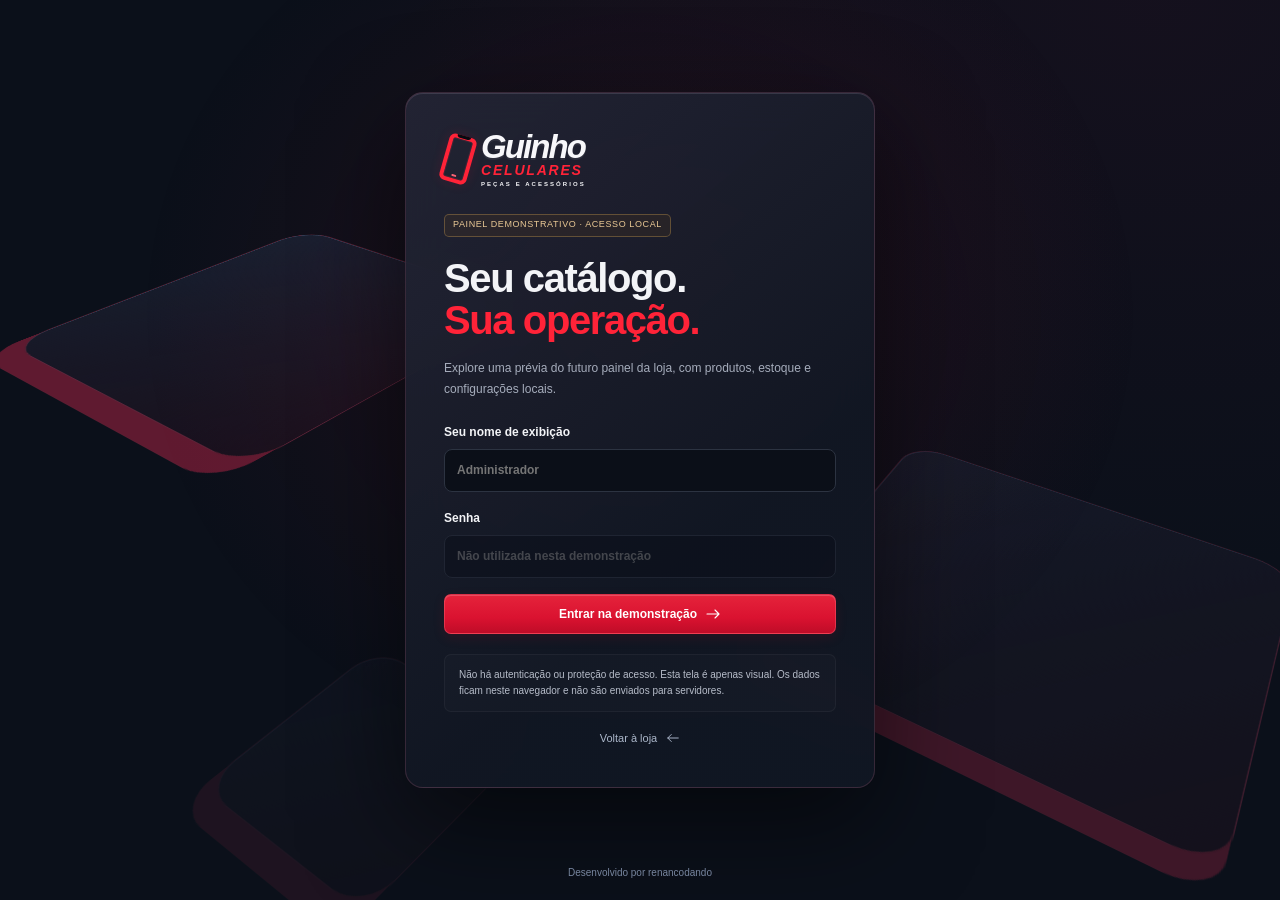
==== commit 53b1a464: "Conecta produtos demonstrativos ao painel protegido" ====
--- a/admin/index.html
+++ b/admin/index.html
@@ -1,4 +1,4 @@
 <!doctype html><html lang="pt-BR"><head><meta charset="utf-8"><meta name="viewport" content="width=device-width,initial-scale=1"><meta name="robots" content="noindex,nofollow"><meta name="theme-color" content="#090d16"><title>Painel demonstrativo — Guinho Celulares</title><link rel="icon" href="../ativos/marca.svg" type="image/svg+xml"><link rel="stylesheet" href="../css/base.css"><link rel="stylesheet" href="../css/componentes.css"><link rel="stylesheet" href="../css/loja.css"><link rel="stylesheet" href="../css/admin.css"><link rel="stylesheet" href="../css/responsivo.css"><script type="module" src="../js/admin/app.js"></script></head><body class="pagina-admin"><a class="pular-conteudo" href="#admin-conteudo">Pular para o painel</a>
-<main id="entrada-demo" class="entrada-demo"><div class="entrada-ambiente" aria-hidden="true"><div></div><div></div><div></div></div><section class="entrada-card"><a class="marca" href="../index.html"><span class="marca-simbolo" aria-hidden="true"></span><span><strong>Guinho</strong><b>Celulares</b><small>Peças e acessórios</small></span></a><span class="etiqueta-demo">Painel demonstrativo · acesso local</span><h1>Seu catálogo.<br><em>Sua operação.</em></h1><p class="texto-suave">Explore uma prévia do futuro painel da loja, com produtos, estoque e configurações locais.</p><form id="form-entrada"><label class="campo" for="nome-demo">Seu nome de exibição<input id="nome-demo" name="nome" placeholder="Administrador" autocomplete="off" maxlength="50"></label><label class="campo">Senha<input type="password" placeholder="Não utilizada nesta demonstração" disabled aria-describedby="aviso-login"></label><button class="botao botao-largo" type="submit" disabled aria-busy="true"><span data-texto-entrada>Carregando catálogo…</span><i data-icone="seta"></i></button></form><p id="aviso-login" class="nota-demo">Não há autenticação ou proteção de acesso. Esta tela é apenas visual. Os dados ficam neste navegador e não são enviados para servidores.</p><a href="../index.html" class="voltar-loja">Voltar à loja<i data-icone="seta"></i></a></section><span class="assinatura-entrada">Desenvolvido por renancodando</span></main>
+<main id="entrada-demo" class="entrada-demo"><div class="entrada-ambiente" aria-hidden="true"><div></div><div></div><div></div></div><section class="entrada-card"><a class="marca" href="../index.html"><span class="marca-simbolo" aria-hidden="true"></span><span><strong>Guinho</strong><b>Celulares</b><small>Peças e acessórios</small></span></a><span class="etiqueta-demo">Painel demonstrativo · acesso local</span><h1>Seu catálogo.<br><em>Sua operação.</em></h1><p class="texto-suave">Explore uma prévia do futuro painel da loja, com produtos, estoque e configurações locais.</p><form id="form-entrada"><label class="campo" for="nome-demo">Seu nome de exibição<input id="nome-demo" name="nome" placeholder="Administrador" autocomplete="off" maxlength="50"></label><label class="campo">Senha<input id="senha-admin" type="password" autocomplete="current-password" placeholder="Não utilizada nesta demonstração" disabled aria-describedby="aviso-login"></label><button class="botao botao-largo" type="submit" disabled aria-busy="true"><span data-texto-entrada>Carregando catálogo…</span><i data-icone="seta"></i></button></form><p id="aviso-login" class="nota-demo">Não há autenticação ou proteção de acesso. Esta tela é apenas visual. Os dados ficam neste navegador e não são enviados para servidores.</p><a href="../index.html" class="voltar-loja">Voltar à loja<i data-icone="seta"></i></a></section><span class="assinatura-entrada">Desenvolvido por renancodando</span></main>
 <div id="admin-app" hidden><aside class="admin-navegacao" id="admin-navegacao"><a class="marca" href="../index.html"><span class="marca-simbolo" aria-hidden="true"></span><span><strong>Guinho</strong><b>Celulares</b><small>Estúdio de gestão</small></span></a><span class="rotulo-admin">Workspace local</span><nav aria-label="Painel administrativo"><button type="button" data-admin-secao="dashboard"><i data-icone="grafico"></i>Visão geral</button><button type="button" data-admin-secao="produtos"><i data-icone="caixa"></i>Produtos</button><button type="button" data-admin-secao="estoque"><i data-icone="sacola"></i>Estoque</button><button type="button" data-admin-secao="categorias"><i data-icone="grade"></i>Categorias</button><button type="button" data-admin-secao="importacao"><i data-icone="importar"></i>Importar CSV</button><button type="button" data-admin-secao="configuracoes"><i data-icone="configuracao"></i>Configurações</button></nav><div class="admin-nav-base"><a href="../index.html"><i data-icone="inicio"></i>Ver loja</a><button type="button" id="sair-demo"><i data-icone="sair"></i>Sair da demonstração</button><small>Somente neste navegador.<br>Sem autenticação real.</small></div></aside><div class="admin-corpo"><header class="admin-topo"><button type="button" id="menu-admin" class="botao-icone" aria-label="Abrir navegação do painel" aria-expanded="false" aria-controls="admin-navegacao"><i data-icone="menu"></i></button><div><span>Estúdio de gestão</span><strong id="nome-secao">Visão geral</strong></div><span class="etiqueta-demo">Demonstração local</span><div class="admin-perfil"><span class="avatar-admin">G</span><span id="nome-administrador">Administrador</span></div></header><p class="faixa-demo"><i data-icone="alerta"></i><span>Esta é uma demonstração local. Não há login seguro, banco de dados, pedidos reais ou estoque sincronizado.</span></p><main id="admin-conteudo" tabindex="-1"></main><footer class="admin-rodape">Guinho · Painel demonstrativo <span>Desenvolvido por renancodando</span></footer></div></div>
 </body></html>
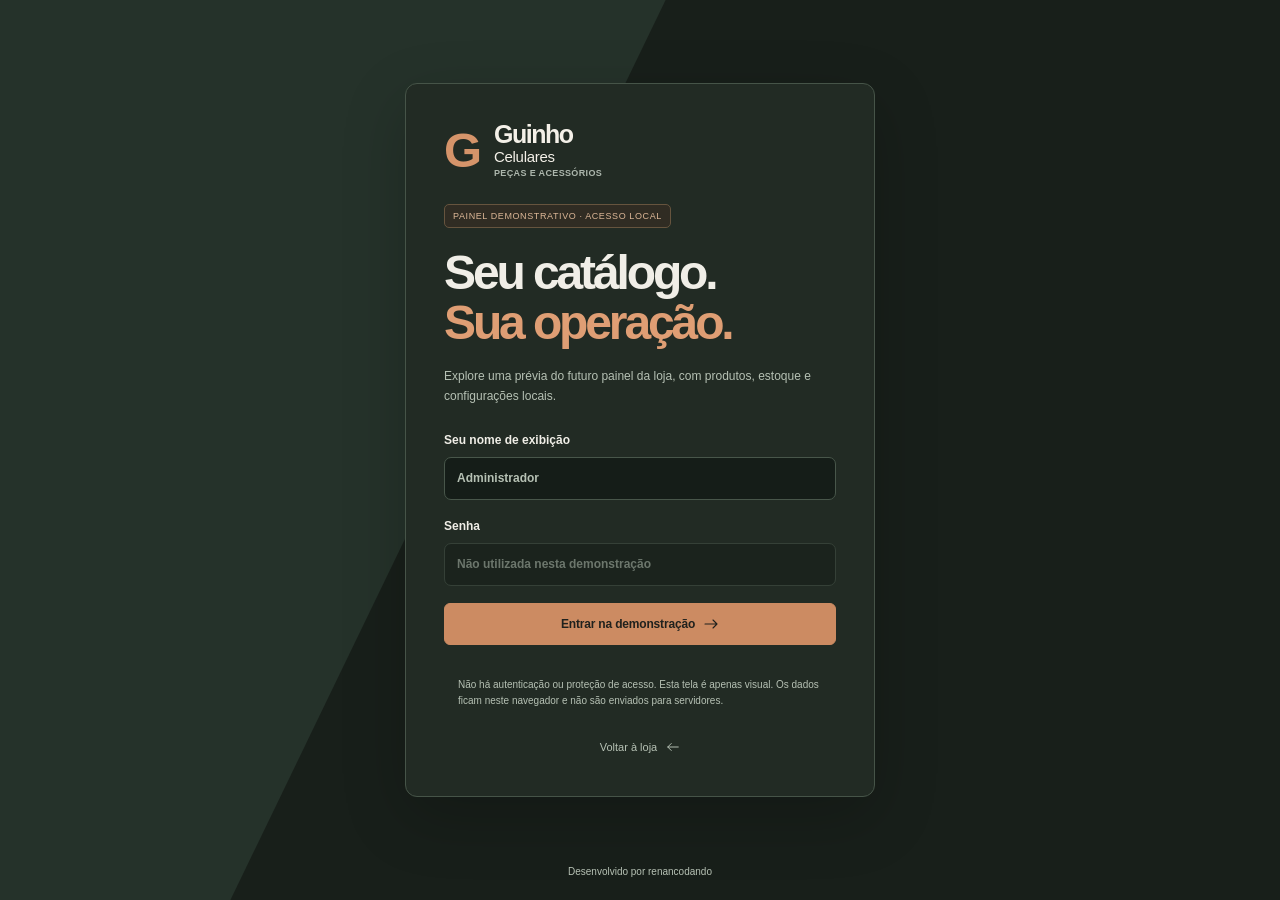
==== commit 3818284b: "Redesenha loja e painel em marfim, grafite e cobre sem fotos" ====
--- a/admin/index.html
+++ b/admin/index.html
@@ -1,4 +1,4 @@
-<!doctype html><html lang="pt-BR"><head><meta charset="utf-8"><meta name="viewport" content="width=device-width,initial-scale=1"><meta name="robots" content="noindex,nofollow"><meta name="theme-color" content="#090d16"><title>Painel demonstrativo — Guinho Celulares</title><link rel="icon" href="../ativos/marca.svg" type="image/svg+xml"><link rel="stylesheet" href="../css/base.css"><link rel="stylesheet" href="../css/componentes.css"><link rel="stylesheet" href="../css/loja.css"><link rel="stylesheet" href="../css/admin.css"><link rel="stylesheet" href="../css/responsivo.css"><script type="module" src="../js/admin/app.js"></script></head><body class="pagina-admin"><a class="pular-conteudo" href="#admin-conteudo">Pular para o painel</a>
+<!doctype html><html lang="pt-BR"><head><meta charset="utf-8"><meta name="viewport" content="width=device-width,initial-scale=1"><meta name="robots" content="noindex,nofollow"><meta name="theme-color" content="#191e1b"><title>Painel demonstrativo — Guinho Celulares</title><link rel="icon" href="../ativos/marca.svg" type="image/svg+xml"><link rel="stylesheet" href="../css/base.css"><link rel="stylesheet" href="../css/componentes.css"><link rel="stylesheet" href="../css/loja.css"><link rel="stylesheet" href="../css/admin.css"><link rel="stylesheet" href="../css/responsivo.css"><link rel="stylesheet" href="../css/identidade.css"><script type="module" src="../js/admin/app.js"></script></head><body class="pagina-admin"><a class="pular-conteudo" href="#admin-conteudo">Pular para o painel</a>
 <main id="entrada-demo" class="entrada-demo"><div class="entrada-ambiente" aria-hidden="true"><div></div><div></div><div></div></div><section class="entrada-card"><a class="marca" href="../index.html"><span class="marca-simbolo" aria-hidden="true"></span><span><strong>Guinho</strong><b>Celulares</b><small>Peças e acessórios</small></span></a><span class="etiqueta-demo">Painel demonstrativo · acesso local</span><h1>Seu catálogo.<br><em>Sua operação.</em></h1><p class="texto-suave">Explore uma prévia do futuro painel da loja, com produtos, estoque e configurações locais.</p><form id="form-entrada"><label class="campo" for="nome-demo">Seu nome de exibição<input id="nome-demo" name="nome" placeholder="Administrador" autocomplete="off" maxlength="50"></label><label class="campo">Senha<input id="senha-admin" type="password" autocomplete="current-password" placeholder="Não utilizada nesta demonstração" disabled aria-describedby="aviso-login"></label><button class="botao botao-largo" type="submit" disabled aria-busy="true"><span data-texto-entrada>Carregando catálogo…</span><i data-icone="seta"></i></button></form><p id="aviso-login" class="nota-demo">Não há autenticação ou proteção de acesso. Esta tela é apenas visual. Os dados ficam neste navegador e não são enviados para servidores.</p><a href="../index.html" class="voltar-loja">Voltar à loja<i data-icone="seta"></i></a></section><span class="assinatura-entrada">Desenvolvido por renancodando</span></main>
 <div id="admin-app" hidden><aside class="admin-navegacao" id="admin-navegacao"><a class="marca" href="../index.html"><span class="marca-simbolo" aria-hidden="true"></span><span><strong>Guinho</strong><b>Celulares</b><small>Estúdio de gestão</small></span></a><span class="rotulo-admin">Workspace local</span><nav aria-label="Painel administrativo"><button type="button" data-admin-secao="dashboard"><i data-icone="grafico"></i>Visão geral</button><button type="button" data-admin-secao="produtos"><i data-icone="caixa"></i>Produtos</button><button type="button" data-admin-secao="estoque"><i data-icone="sacola"></i>Estoque</button><button type="button" data-admin-secao="categorias"><i data-icone="grade"></i>Categorias</button><button type="button" data-admin-secao="importacao"><i data-icone="importar"></i>Importar CSV</button><button type="button" data-admin-secao="configuracoes"><i data-icone="configuracao"></i>Configurações</button></nav><div class="admin-nav-base"><a href="../index.html"><i data-icone="inicio"></i>Ver loja</a><button type="button" id="sair-demo"><i data-icone="sair"></i>Sair da demonstração</button><small>Somente neste navegador.<br>Sem autenticação real.</small></div></aside><div class="admin-corpo"><header class="admin-topo"><button type="button" id="menu-admin" class="botao-icone" aria-label="Abrir navegação do painel" aria-expanded="false" aria-controls="admin-navegacao"><i data-icone="menu"></i></button><div><span>Estúdio de gestão</span><strong id="nome-secao">Visão geral</strong></div><span class="etiqueta-demo">Demonstração local</span><div class="admin-perfil"><span class="avatar-admin">G</span><span id="nome-administrador">Administrador</span></div></header><p class="faixa-demo"><i data-icone="alerta"></i><span>Esta é uma demonstração local. Não há login seguro, banco de dados, pedidos reais ou estoque sincronizado.</span></p><main id="admin-conteudo" tabindex="-1"></main><footer class="admin-rodape">Guinho · Painel demonstrativo <span>Desenvolvido por renancodando</span></footer></div></div>
 </body></html>
--- a/css/identidade.css
+++ b/css/identidade.css
@@ -0,0 +1,224 @@
+/* RNCWEB — marfim, grafite e cobre. */
+:root{--fundo:#f4f0e8;--fundo-profundo:#e9e3d8;--superficie:#faf7f1;--superficie-alta:#eae5db;--vermelho:#96502e;--vermelho-escuro:#71391e;--texto:#202622;--suave:#5e665e;--linha:#d6d0c5;--verde:#246842;--azul:#365e58;--raio:9px;--sombra:0 8px 24px #29231b0a;--fonte:Arial,Helvetica,sans-serif;--espaco:clamp(16px,4vw,64px);--cobre:#d5946a;--grafite:#191e1b;color-scheme:light}
+body{background:var(--fundo);font-size:14px;line-height:1.6}
+.container{width:min(1360px,calc(100% - var(--espaco)*2))}
+h1,h2,h3,strong{letter-spacing:-.045em} .sobretitulo{color:var(--vermelho);font-size:10px;letter-spacing:.18em;line-height:1.5}
+.texto-suave{color:var(--suave);font-size:13px}
+:focus-visible{outline:2px solid #a65d36;outline-offset:4px}
+input,textarea,select{color:var(--texto);background:var(--superficie);border:1px solid var(--linha);border-radius:7px;box-shadow:none}
+input:focus,textarea:focus,select:focus{border-color:var(--vermelho)}
+input::placeholder,textarea::placeholder{color:var(--suave);opacity:1}
+input[type=checkbox]{accent-color:var(--vermelho)}
+.nota-demo,.modo-demo,.etiqueta-demo,.aviso-persistencia{color:var(--suave);background:var(--superficie-alta);border-color:var(--linha);box-shadow:none}
+.mensagem-erro{color:#a72e29;background:#f8e6e0;border-color:#deb9aa}
+.pular-conteudo{background:var(--grafite);color:#fff}
+.botao{background:#cc8b62;color:#20211d;border:1px solid #cc8b62;box-shadow:none;border-radius:6px;min-height:42px;font-weight:700;letter-spacing:-.015em;padding:10px 16px}
+.botao:before{content:none}
+.botao:hover:not(:disabled){background:#e1a27b;border-color:#e1a27b;box-shadow:0 4px 12px #8b573422;transform:translateY(-1px)}
+.botao.secundario,.botao.discreto{background:transparent;color:var(--texto);border-color:var(--linha);box-shadow:none}
+.botao.secundario:hover:not(:disabled),.botao.discreto:hover:not(:disabled){background:var(--superficie-alta);border-color:var(--vermelho);color:var(--texto)}
+.botao-icone{color:var(--texto);background:transparent;border:1px solid var(--linha);box-shadow:none;border-radius:6px}
+.botao-icone:hover:not(:disabled){background:var(--superficie-alta);color:var(--vermelho);border-color:var(--vermelho);box-shadow:none}
+.link-texto,.cabecalho-secao>a{color:var(--vermelho)}
+#cabecalho-loja,.rodape,.hero,.contato-inicio,.editorial,.faixa-confianca{--texto:#f4f0e8;--suave:#c3c9bf;--linha:#414944;--superficie:#222923;--superficie-alta:#303a31;--vermelho:#e2a47d;--verde:#8cc59b;color:var(--texto)}
+.barra-info{background:#121713;color:#c4cac2;border-bottom:1px solid #333b33;box-shadow:none}
+.barra-info .icone,.barra-info>.container>span>.icone{color:var(--cobre);filter:none}
+.cabecalho{background:#191e1b;box-shadow:none}
+.cabecalho-principal{min-height:85px;gap:clamp(14px,2.5vw,36px)}
+.marca{gap:11px;min-width:156px;color:#f4f0e8;line-height:1}
+.marca-simbolo{width:39px;height:39px;border:0;transform:none;box-shadow:none;border-radius:0;flex-shrink:0}
+.marca-simbolo:before{content:"G";display:block;position:static;width:auto;height:auto;border:0;background:none;box-shadow:none;color:#d5946a;font-size:49px;font-weight:800;line-height:.85;letter-spacing:-.12em;transform:none;border-radius:0}
+.marca-simbolo:after{content:none}
+.marca strong{font-size:25px;font-weight:800;letter-spacing:-.06em;font-style:normal;text-shadow:none;color:#f4f0e8}
+.marca b{font-size:15px;text-transform:none;font-style:normal;font-weight:500;letter-spacing:-.02em;color:#f4f0e8;margin:2px 0 5px}
+.marca small{font-size:9px;color:#adb7ad;letter-spacing:.04em}
+.pesquisa-global{max-width:none;background:#222923;border:1px solid #414944;box-shadow:none;border-radius:7px}
+.pesquisa-global>input{background:transparent;border:0;color:#f4f0e8}
+.pesquisa-global>input::placeholder{color:#aab5aa}
+.pesquisa-global>i .icone,.atalho>i>.icone,.carrinho-icone .icone{color:#d5946a;filter:none}
+.pesquisa-global>kbd{background:#303932;color:#d8dfd5;border-color:#4c574d}
+.pesquisa-global:focus-within{border-color:#d5946a;box-shadow:none}
+.sugestoes,.nav-opcoes{background:#242c26;border-color:#414944;color:#f4f0e8;box-shadow:0 15px 25px #0003}
+.sugestao[aria-selected=true],.nav-opcoes>a:hover{background:#374139;color:#f4f0e8}
+.sugestao small,.atalho small{color:#b1bbae}
+.atalho strong,.sugestao strong,.sugestao b{color:#f4f0e8}
+.carrinho-icone>b{background:#d5946a;color:#191e1b;box-shadow:none}
+.faixa-navegacao{background:#191e1b;border-color:#353e36;box-shadow:none}
+.navegacao{min-height:48px;gap:7px}
+.navegacao>a,.nav-grupo>summary{color:#d7dcd3;background:transparent;border-color:transparent;border-radius:4px;box-shadow:none}
+.navegacao>a[aria-current=page],.nav-grupo>summary:hover,.navegacao>a:hover{color:#f1b68f;background:#273129;border-color:#414b41;box-shadow:none}
+.navegacao .icone{color:#c2cbbf}.nav-selo{color:#e5b393;background:#473328;border-color:#73523f}
+.menu-mobile{color:#f4f0e8;border-color:#4a534b}
+.hero{margin:clamp(12px,2vw,24px) auto 0;width:min(1360px,calc(100% - var(--espaco)*2));border:1px solid #222923;border-radius:13px;overflow:hidden;background:#191e1b;isolation:isolate;position:relative}
+.hero:after{content:none}
+.hero-grade{width:100%;display:grid;grid-template-columns:minmax(0,1.65fr) minmax(0,1fr);gap:0;min-height:420px;padding:0;align-items:stretch}
+.hero-texto{position:relative;isolation:isolate;display:flex;flex-direction:column;justify-content:center;align-items:flex-start;padding:clamp(30px,5vw,76px);min-width:0;overflow:hidden}
+.hero-texto:before{content:"";position:absolute;inset:0;z-index:-1;background:#25332c;clip-path:polygon(100% 0,100% 100%,48% 100%,83% 0);opacity:.82;pointer-events:none}
+.hero-texto:after{content:"";position:absolute;right:13%;top:18%;height:66%;width:1px;background:#bc8059;transform:rotate(24deg);opacity:.65;z-index:-1}
+.hero .sobretitulo{color:#e1dfd5;letter-spacing:.2em;font-size:10px}
+.hero-texto h1{font-size:clamp(40px,5.25vw,77px);line-height:.99;letter-spacing:-.07em;font-weight:800;margin:19px 0 20px;text-wrap:balance}
+.hero-texto h1 em{color:#e1a47d}
+.hero-texto>p:not(.sobretitulo){font-size:15px;line-height:1.65;color:#d2d9cf;max-width:470px}
+.hero-acoes{display:flex;flex-wrap:wrap;gap:12px;margin-top:27px}
+.hero-acoes .botao{font-size:13px;min-height:45px;padding:11px 17px}
+.hero-acoes .secundario{color:#f4f0e8;border-color:#aab5aa}
+.hero-paginacao{position:static;margin-top:27px;display:flex;gap:7px;align-items:center;left:auto;bottom:auto}
+.hero-paginacao button{width:36px;height:30px;border:1px solid #536057;background:transparent;border-radius:5px;color:#c6cec4;font-size:11px;font-weight:700;box-shadow:none;padding:0}
+.hero-paginacao button:after{content:none}
+.hero-paginacao button[aria-pressed=true]{background:#d5946a;color:#20231d;border-color:#d5946a;box-shadow:none}
+.hero-beneficios{--texto:#222923;--suave:#565e55;--linha:#d3cabc;--vermelho:#96502e;background:#eee9df;color:#222923;display:flex;flex-direction:column;justify-content:center;gap:0;position:relative;isolation:isolate;padding:clamp(26px,4vw,58px) clamp(24px,4vw,50px)}
+.hero-beneficios:after{content:"";position:absolute;bottom:0;right:0;width:27%;height:22px;background:#a36b48;clip-path:polygon(15% 0,100% 0,100% 100%,0 100%);pointer-events:none}
+.hero-beneficios>.sobretitulo{color:#96502e;margin-bottom:10px;font-size:10px}
+.hero-beneficios>div{border:0;border-bottom:1px solid #d7cfc3;border-radius:0;background:none;box-shadow:none;padding:20px 0;display:flex;gap:15px;align-items:center}
+.hero-beneficios .icone{width:30px;height:30px;color:#3a443b;filter:none}
+.hero-beneficios strong{font-size:15px;line-height:1.35;color:#222923}
+.hero-beneficios small{font-size:12px;color:#5d645a;margin-top:4px}
+.hero-indice{font-size:11px;font-weight:700;letter-spacing:.04em;color:#96502e;margin-top:19px;display:flex;align-items:center;justify-content:space-between;gap:10px}
+.hero-indice .icone{width:18px;height:18px;color:inherit}
+.categorias-inicio{padding-block:36px 24px}
+.cabecalho-secao{gap:16px;align-items:center;margin-bottom:18px}
+.cabecalho-secao h2{font-size:clamp(23px,2.4vw,34px);letter-spacing:-.06em;color:var(--texto)}
+.cabecalho-secao h2:before{content:none}
+.cabecalho-secao>a{font-size:12px;font-weight:700;white-space:normal}
+.grade-categorias{grid-template-columns:repeat(auto-fit,minmax(min(124px,100%),1fr));gap:10px}
+.categoria-card{min-height:96px;padding:14px 10px;background:transparent;border:1px solid #d6d0c5;color:#222923;box-shadow:none;border-radius:8px;text-align:center;font-size:12px;gap:10px}
+.categoria-card>.icone{color:#434e44;filter:none;width:27px;height:27px}
+.categoria-card:first-child{color:#f5f0e7;background:#26342c;border-color:#26342c;box-shadow:none}
+.categoria-card:first-child>.icone{color:#dfae8b}
+.categoria-card:hover{background:#e8ded0;border-color:#a96e48;color:#222923;box-shadow:none;transform:translateY(-2px)}
+.categoria-card:hover>.icone{color:#96502e}.categoria-card:after{content:none}
+.vitrine{grid-template-columns:minmax(0,1fr);gap:18px;padding-block:16px 24px}
+.grade-destaques,.grade-produtos,.grade-catalogo{display:grid;grid-template-columns:repeat(auto-fill,minmax(min(205px,100%),1fr));gap:12px}
+.produto-card,.grade-catalogo .produto-card{background:#f7f3eb;border:1px solid #d7d0c4;box-shadow:none;border-radius:8px;padding:19px;min-width:0;min-height:224px;isolation:auto}
+.produto-card:before{content:none}
+.produto-card:hover{border-color:#b78059;box-shadow:0 9px 22px #3629180e;transform:translateY(-2px)}
+.produto-card h3,.grade-catalogo .produto-card h3{font-size:19px;line-height:1.15;letter-spacing:-.05em;margin:13px 0 6px}
+.produto-titulo{color:#202622;font-weight:800;overflow-wrap:anywhere}
+.produto-titulo:hover{color:#96502e}
+.produto-linha,.produto-sku,.produto-compativel,.grade-catalogo .produto-compativel{color:#62695f;font-size:11px;line-height:1.45}
+.produto-linha{font-size:10px;letter-spacing:.12em;color:#96502e;font-weight:700}
+.selo,.selo--vermelho,.selo--azul,.selo--verde{color:#815032;border:0;background:#ebdfd0;border-radius:4px;box-shadow:none;font-size:9px;letter-spacing:.07em;padding:4px 7px;align-self:flex-start}
+.selo:before{content:none}
+.produto-preco,.grade-catalogo .produto-preco{font-size:25px;letter-spacing:-.06em;color:#202622;margin-top:16px;font-weight:800}
+.produto-estoque,.grade-catalogo .produto-estoque{color:#326748;font-size:11px;margin:7px 0 14px}
+.produto-estoque.sem-estoque{color:#8e4536}
+.produto-estoque:before{background:#4d8860;box-shadow:none}
+.produto-estoque.sem-estoque:before{background:#a45646;box-shadow:none}
+.produto-acoes{margin-top:auto;gap:7px}
+.botao-adicionar,.grade-catalogo .botao-adicionar{background:#222d25;border-color:#222d25;color:#f5f0e8;min-height:36px;font-size:12px;padding:7px 10px}
+.botao-adicionar:hover:not(:disabled){background:#354a3a;color:#fff;border-color:#354a3a}
+.produto-acoes .botao-icone{width:36px;min-width:36px;height:36px;border-color:#c9c3b9}
+.favorito[aria-pressed=true]{color:#96502e;background:#ebdfd0;border-color:#bd8e6b}
+.painel-diferenciais{background:#27342c;color:#f5f0e8;border:1px solid #27342c;box-shadow:none;padding:22px 25px;align-self:auto;display:grid;grid-template-columns:minmax(160px,.8fr) minmax(0,2fr);gap:18px;align-items:center}
+.painel-diferenciais h2{font-size:20px;color:#f5f0e8;margin:0;letter-spacing:-.04em}
+.painel-diferenciais h2 .icone,.painel-diferenciais li>.icone{color:#d5946a;filter:none}
+.painel-diferenciais ul{display:grid;grid-template-columns:repeat(2,minmax(0,1fr));gap:8px 18px}
+.painel-diferenciais li{color:#d8e0d5;font-size:12px}
+.aviso-catalogo{color:#635b4e;background:transparent;font-size:12px;padding-block:8px}
+.ponto-status{background:#b77b52;box-shadow:none}
+.faixa-confianca{background:#191e1b;border:1px solid #303c33;border-radius:9px;padding:22px;box-shadow:none}
+.faixa-confianca .icone{color:#d5946a;filter:none}
+.faixa-confianca strong{color:#f5f0e8;font-size:12px}
+.faixa-confianca small{color:#c1cabf;font-size:11px}
+.faixa-confianca>div+div{border-color:#414944}
+.secao{padding-block:48px}
+.editorial{background:#202b24;border-color:#36423a;padding:56px 0}
+.editorial-grade{gap:clamp(24px,6vw,86px);grid-template-columns:minmax(0,.8fr) minmax(0,1.2fr)}
+.editorial-selo{height:auto;min-height:230px;padding:25px 0;display:flex;flex-direction:column;align-items:flex-start;justify-content:center;perspective:none;border-right:1px solid #657064}
+.editorial-selo>span{display:flex;align-items:center;gap:20px;font-size:clamp(100px,14vw,190px);color:#d5946a;font-weight:800;line-height:1;position:static;transform:none;text-shadow:none;letter-spacing:-.12em}
+.editorial-selo>span>span{position:static;display:block;font-size:clamp(12px,1.6vw,22px);line-height:1.25;letter-spacing:.04em;color:#f4f0e8;text-shadow:none}
+.editorial-selo>i{position:static;color:#aeb9ab;font-size:10px;font-style:normal;letter-spacing:.16em}
+.editorial-texto h2,.contato-inicio h2{font-size:clamp(29px,3.5vw,51px);color:#f4f0e8;letter-spacing:-.06em}
+.editorial-texto h2 em,.contato-inicio h2 em{color:#e1a47d}
+.editorial-texto>p:not(.sobretitulo),.contato-inicio p:not(.sobretitulo){color:#cbd4c8;font-size:14px}
+.editorial .botao.secundario,.contato-inicio .botao.secundario{color:#f4f0e8;border-color:#748274}
+.contato-inicio{background:#191e1b;border-color:#414944;padding:48px 0}
+.contato-inicio>.container{gap:25px}.contato-linhas{display:none}.contato-acoes>span{color:#c1cabf}
+.rodape{background:#131814;border-color:#344037;color:#e5e8df}
+.rodape-grade h2{color:#f4f0e8}
+.rodape-grade p,.rodape-base,.rodape-grade button,.rodape-grade a:not(.marca){color:#bfc9bc}
+.rodape-base{border-color:#364038}.rodape-base strong{color:#d5946a}
+.whatsapp-flutuante{background:#263e30;border:1px solid #637967;color:#fff;box-shadow:0 6px 18px #14281e30}
+.whatsapp-flutuante:hover{background:#354e3b}
+.pagina-cabecalho{background:#eae4d9;border-color:#d6d0c5;padding:42px 0 30px;color:#202622}
+.pagina-cabecalho h1{font-size:clamp(35px,4.5vw,64px);letter-spacing:-.065em}
+.pagina-cabecalho p,.trilha{color:#636a60}.pagina-cabecalho .sobretitulo{color:#96502e}
+.catalogo-filtros,.carrinho-itens,.resumo-pedido,.revisao-pedido,.painel,.dialogo{background:var(--superficie);border:1px solid var(--linha);color:var(--texto);box-shadow:none;border-radius:10px}
+.catalogo-filtros .campo select,.ordenar select{background:var(--superficie);color:var(--texto)}
+.filtro-chip,.paginacao button{background:#eae4d9;color:#30392e;border-color:#d6d0c5}
+.paginacao [aria-current=page]{background:#26342c;color:#fff;border-color:#26342c}
+.dialogo{box-shadow:0 25px 75px #171d1880}
+.dialogo-cabecalho,.resumo-linha,.resumo-total,.resumo-lateral,.carrinho-itens-cabecalho,.item-carrinho{border-color:var(--linha)}
+.dialogo-cabecalho h2,.item-info h3,.item-subtotal,.resumo-total>strong,.resumo-lateral strong{color:var(--texto)}
+.item-simbolo{background:var(--superficie-alta);border-color:var(--linha);box-shadow:none;color:var(--vermelho)}
+.item-simbolo .icone,.detalhe-codigo>.icone,.estado-vazio>.icone{color:var(--vermelho);filter:none}
+.item-info p,.especificacoes dt,.detalhe-codigo>span:first-of-type{color:var(--suave)}
+.especificacoes>div,.quantidade{background:var(--superficie-alta);border-color:var(--linha)}
+.especificacoes dd,.quantidade input{color:var(--texto)}
+.etapas-pedido>span{color:var(--suave)}
+.etapas-pedido b{background:#e5ded2;color:#625a4e;border-color:#d6d0c5}
+.etapas-pedido>.ativo,.continuar-comprando{color:var(--vermelho)}
+.etapas-pedido>.ativo b{background:#a66641;color:white;border-color:#a66641;box-shadow:none}
+.aviso{background:#27372d;color:#f4f0e8;border-color:#536d56;box-shadow:0 10px 25px #0002}
+.aviso--erro{background:#633b32;border-color:#a96b56}.aviso-fechar{color:#fff}
+/* painel */
+.pagina-admin{color-scheme:dark;--fundo:#171d19;--fundo-profundo:#111713;--superficie:#202823;--superficie-alta:#2b342d;--texto:#f0eee7;--suave:#b6c1b4;--linha:#39443b;--vermelho:#df9e74;--vermelho-escuro:#b47d55;--verde:#93cba2;--azul:#a1bfb6;--sombra:none;background:#171d19;color:var(--texto)}
+.pagina-admin input,.pagina-admin select,.pagina-admin textarea{background:#151d18;border-color:#48564a;color:#f1f0e8}
+.pagina-admin .mensagem-erro{background:#402b25;border-color:#835342;color:#ffc4ae}
+.entrada-demo{background:#181f1a}
+.entrada-ambiente{background:#25322a;clip-path:polygon(0 0,52% 0,18% 100%,0 100%);perspective:none}
+.entrada-ambiente>div{display:none}
+.entrada-card{background:#222b24;border:1px solid #465448;box-shadow:0 20px 65px #0003;backdrop-filter:none;border-radius:12px}
+.entrada-card h1{font-size:clamp(34px,4vw,48px);letter-spacing:-.065em}
+.entrada-card>.etiqueta-demo{color:#e1ad8a;border-color:#68503d;background:#332b24}
+.entrada-card .nota-demo{background:transparent;border:0;color:var(--suave)}
+.voltar-loja,.assinatura-entrada{color:#b6c1b4}
+.admin-navegacao{background:#121813;border-right:1px solid #37423a;box-shadow:none;padding:27px 17px 18px}
+.admin-navegacao .marca{scale:1;margin-bottom:34px}
+.rotulo-admin{color:#9aa99a}
+.admin-navegacao nav>button{border-radius:6px;color:#d2dbd0;background:transparent;border:1px solid transparent;box-shadow:none;padding:11px 12px;font-size:13px;min-height:42px}
+.admin-navegacao nav .icone{color:#b9c6b8;filter:none}
+.admin-navegacao nav>button:hover{background:#27352a;color:#fff}
+.admin-navegacao nav>.ativo{background:#8d5b3c;color:#fff4e9;border-color:#ac7955;box-shadow:none}
+.admin-navegacao nav>.ativo .icone{color:#fff4e9}
+.admin-nav-base a,.admin-nav-base button,.admin-nav-base small{color:#b6c1b4}
+.admin-topo{background:#1c241e;border-color:#39443b;backdrop-filter:none;min-height:70px}
+.admin-topo>div>span{color:#a7b6a8}.admin-topo>div>strong{color:#f1f0e8}
+.avatar-admin{background:#9b6747;color:#fff1e5;box-shadow:none;border-color:#c5926d}
+.faixa-demo{background:#2b2b22;border-color:#524a38;color:#e1cbb2}.faixa-demo .icone{color:#d5946a}
+#admin-conteudo{display:flex;flex-direction:column;gap:20px}
+.admin-titulo{margin-bottom:0;gap:18px}
+.admin-titulo h1{color:#f0eee7;font-size:clamp(27px,3vw,42px);letter-spacing:-.06em}
+.admin-titulo .sobretitulo{color:#d5946a}
+.admin-indicadores{grid-template-columns:repeat(auto-fit,minmax(min(178px,100%),1fr));gap:12px;margin:0}
+.indicador{background:#222c24;border:1px solid #3c493e;box-shadow:none;border-radius:8px;padding:20px 17px}
+.indicador>.icone{color:#d9a17b;filter:none;background:none;box-shadow:none}
+.indicador>span,.indicador>small{color:#b6c1b4}
+.indicador>strong,.indicador:last-child>strong{color:#f5f1e8;font-size:clamp(22px,2.2vw,30px);font-variant-numeric:tabular-nums;overflow-wrap:anywhere;letter-spacing:-.045em}
+.admin-paineis{gap:16px}
+.pagina-admin .painel{background:#202823;border:1px solid #3c493e;box-shadow:none;border-radius:9px}
+.admin-paineis h2,.pagina-admin .painel h2{color:#f0eee7;font-size:18px;letter-spacing:-.035em}
+.admin-paineis .sobretitulo,.categoria-barra b,.categoria-admin>.icone{color:#d5946a}
+.categoria-barra{padding-block:5px}.categoria-barra>div{color:#d5ded1}
+.barra{background:#344237;border-color:#344237}.barra>i{background:#bd8963;box-shadow:none}
+.alteracao-local{border-color:#39443b}.alteracao-local>.icone{color:#d5946a}
+.alteracao-local>time,.alteracao-local>p{color:#b6c1b4}
+.tabela-rolagem{background:#202823;border:1px solid #3c493e;border-radius:8px;box-shadow:none}
+.tabela-admin th{background:#2a362c;color:#c3cdc0;border-color:#3c493e;font-size:11px}
+.tabela-admin td{color:#f0eee7;border-color:#354237;font-size:12px}
+.tabela-admin tr:hover{background:#2b382e}.tabela-admin td small{color:#b6c1b4}
+.tabela-admin .preco-tabela{color:#e3ac88}
+.estoque-input,.arquivo-csv{background:#1a231c;border-color:#4b5a4d;color:#f0eee7}
+.arquivo-csv>.icone{color:#d5946a}.admin-rodape{background:#151c17;border-color:#39443b;color:#b6c1b4}
+.pagina-admin .botao.secundario,.pagina-admin .botao.discreto{color:#e8e8de;border-color:#516151}
+.pagina-admin .botao-icone{color:#d8e0d5;border-color:#4b5a4d}
+.pagina-admin .painel>.admin-indicadores{margin:18px 0 24px}
+.pagina-admin .painel>h2:not(:first-child){margin-top:24px;margin-bottom:12px}
+.pagina-admin .painel>.tabela-rolagem{margin-block:12px 18px}
+.pagina-admin .painel>.form-admin{gap:16px}
+.pagina-admin .etiqueta-demo{color:#dcb797;background:#302c23;border-color:#66543e}
+@media(max-width:1050px){.grade-destaques,.grade-produtos,.grade-catalogo{grid-template-columns:repeat(auto-fill,minmax(min(190px,100%),1fr))}.hero-grade{min-height:370px}.hero-texto{padding:36px}.hero-texto h1{font-size:clamp(38px,5.6vw,63px)}.hero-beneficios{padding:25px}.admin-indicadores{grid-template-columns:repeat(auto-fit,minmax(min(160px,100%),1fr))}}
+@media(max-width:760px){.hero-grade{grid-template-columns:minmax(0,1fr);min-height:auto}.hero-texto{padding:34px 24px}.hero-texto h1{font-size:clamp(39px,8vw,61px)}.hero-texto>p:not(.sobretitulo){font-size:14px}.hero-beneficios{padding:20px 24px;display:grid;grid-template-columns:repeat(2,minmax(0,1fr));gap:0 12px}.hero-beneficios>.sobretitulo,.hero-indice{grid-column:1/-1}.hero-beneficios>div{gap:10px;padding:12px 0}.hero-beneficios strong{font-size:13px}.hero-beneficios small{font-size:11px}.hero-beneficios .icone{width:23px;height:23px}.hero-beneficios>div:last-of-type{grid-column:1/-1}.hero-paginacao{margin-top:20px}.grade-categorias{grid-template-columns:repeat(auto-fit,minmax(min(105px,100%),1fr))}.categoria-card{min-height:85px;font-size:11px}.grade-destaques,.grade-produtos,.grade-catalogo{grid-template-columns:repeat(2,minmax(0,1fr));gap:9px}.produto-card,.grade-catalogo .produto-card{padding:13px;min-height:213px}.produto-card h3,.grade-catalogo .produto-card h3{font-size:16px}.produto-preco,.grade-catalogo .produto-preco{font-size:21px}.produto-acoes .botao-adicionar{font-size:11px;padding-inline:6px}.produto-acoes .botao-icone{min-width:31px;width:31px;height:36px}.painel-diferenciais{grid-template-columns:1fr;padding:20px}.painel-diferenciais ul{grid-template-columns:1fr 1fr;gap:8px 12px}.editorial-grade{grid-template-columns:1fr}.editorial-selo{min-height:150px;border-right:0;border-bottom:1px solid #657064}.editorial-selo>span{font-size:100px}.editorial-selo>span>span{font-size:17px}.faixa-confianca{grid-template-columns:1fr 1fr;padding:17px}.faixa-confianca>div+div{border:0}.secao{padding-block:35px}.categorias-inicio{padding-block:28px 14px}.vitrine{padding-top:12px}.admin-paineis{grid-template-columns:1fr}.admin-titulo h1{font-size:29px}.pagina-admin .painel{padding:17px}.admin-indicadores{grid-template-columns:repeat(2,minmax(0,1fr));gap:9px}.indicador{padding:14px 12px}.indicador>strong,.indicador:last-child>strong{font-size:clamp(19px,4.4vw,25px)}}
+@media(max-width:420px){.hero{width:calc(100% - 24px);margin-top:12px}.hero-texto{padding:30px 19px}.hero-texto h1{font-size:39px}.hero-acoes{gap:8px}.hero-acoes .botao{font-size:12px;padding:10px 12px}.hero-beneficios{padding:16px 19px;grid-template-columns:1fr}.hero-beneficios>div{grid-column:1/-1}.cabecalho-principal{gap:10px;min-height:75px}.marca{min-width:0;gap:7px}.marca strong{font-size:21px}.marca b{font-size:12px}.marca-simbolo{width:31px;height:31px}.marca-simbolo:before{font-size:39px}.marca small{font-size:8px}.produto-card,.grade-catalogo .produto-card{padding:12px 10px}.produto-acoes{gap:5px}.produto-acoes .botao-adicionar .icone{width:15px;height:15px}.produto-acoes .botao-adicionar{font-size:10px;gap:4px}.produto-card h3,.grade-catalogo .produto-card h3{font-size:15px}.produto-estoque,.grade-catalogo .produto-estoque{font-size:10px}.painel-diferenciais ul{grid-template-columns:1fr}.cabecalho-secao h2{font-size:24px}.cabecalho-secao>a{font-size:11px}.faixa-confianca{padding:14px;gap:10px}.faixa-confianca small{font-size:10px}.form-grade{grid-template-columns:1fr}.entrada-card{padding:26px 21px}}
+@media(max-width:340px){.grade-produtos,.grade-destaques,.grade-catalogo{grid-template-columns:1fr}.hero-texto h1{font-size:34px}.faixa-confianca{grid-template-columns:1fr}}
+@media(prefers-reduced-motion:reduce){*,*::before,*::after{animation-duration:.01ms!important;transition-duration:.01ms!important;scroll-behavior:auto!important}}
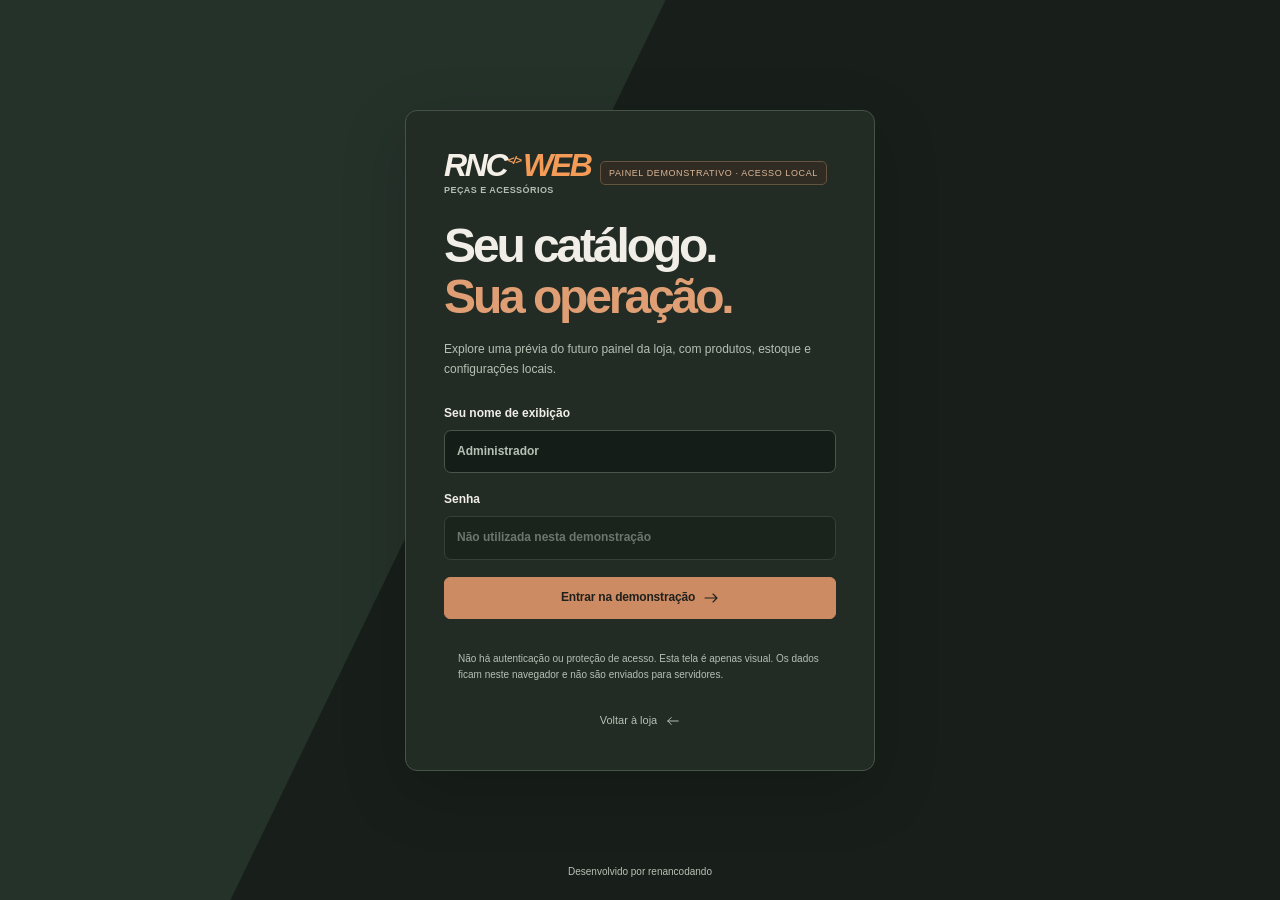
==== commit 7e264a2b: "Aplica identidade RNCWEB na loja e no painel" ====
--- a/admin/index.html
+++ b/admin/index.html
@@ -1,4 +1,4 @@
-<!doctype html><html lang="pt-BR"><head><meta charset="utf-8"><meta name="viewport" content="width=device-width,initial-scale=1"><meta name="robots" content="noindex,nofollow"><meta name="theme-color" content="#191e1b"><title>Painel demonstrativo — Guinho Celulares</title><link rel="icon" href="../ativos/marca.svg" type="image/svg+xml"><link rel="stylesheet" href="../css/base.css"><link rel="stylesheet" href="../css/componentes.css"><link rel="stylesheet" href="../css/loja.css"><link rel="stylesheet" href="../css/admin.css"><link rel="stylesheet" href="../css/responsivo.css"><link rel="stylesheet" href="../css/identidade.css"><script type="module" src="../js/admin/app.js"></script></head><body class="pagina-admin"><a class="pular-conteudo" href="#admin-conteudo">Pular para o painel</a>
-<main id="entrada-demo" class="entrada-demo"><div class="entrada-ambiente" aria-hidden="true"><div></div><div></div><div></div></div><section class="entrada-card"><a class="marca" href="../index.html"><span class="marca-simbolo" aria-hidden="true"></span><span><strong>Guinho</strong><b>Celulares</b><small>Peças e acessórios</small></span></a><span class="etiqueta-demo">Painel demonstrativo · acesso local</span><h1>Seu catálogo.<br><em>Sua operação.</em></h1><p class="texto-suave">Explore uma prévia do futuro painel da loja, com produtos, estoque e configurações locais.</p><form id="form-entrada"><label class="campo" for="nome-demo">Seu nome de exibição<input id="nome-demo" name="nome" placeholder="Administrador" autocomplete="off" maxlength="50"></label><label class="campo">Senha<input id="senha-admin" type="password" autocomplete="current-password" placeholder="Não utilizada nesta demonstração" disabled aria-describedby="aviso-login"></label><button class="botao botao-largo" type="submit" disabled aria-busy="true"><span data-texto-entrada>Carregando catálogo…</span><i data-icone="seta"></i></button></form><p id="aviso-login" class="nota-demo">Não há autenticação ou proteção de acesso. Esta tela é apenas visual. Os dados ficam neste navegador e não são enviados para servidores.</p><a href="../index.html" class="voltar-loja">Voltar à loja<i data-icone="seta"></i></a></section><span class="assinatura-entrada">Desenvolvido por renancodando</span></main>
-<div id="admin-app" hidden><aside class="admin-navegacao" id="admin-navegacao"><a class="marca" href="../index.html"><span class="marca-simbolo" aria-hidden="true"></span><span><strong>Guinho</strong><b>Celulares</b><small>Estúdio de gestão</small></span></a><span class="rotulo-admin">Workspace local</span><nav aria-label="Painel administrativo"><button type="button" data-admin-secao="dashboard"><i data-icone="grafico"></i>Visão geral</button><button type="button" data-admin-secao="produtos"><i data-icone="caixa"></i>Produtos</button><button type="button" data-admin-secao="estoque"><i data-icone="sacola"></i>Estoque</button><button type="button" data-admin-secao="categorias"><i data-icone="grade"></i>Categorias</button><button type="button" data-admin-secao="importacao"><i data-icone="importar"></i>Importar CSV</button><button type="button" data-admin-secao="configuracoes"><i data-icone="configuracao"></i>Configurações</button></nav><div class="admin-nav-base"><a href="../index.html"><i data-icone="inicio"></i>Ver loja</a><button type="button" id="sair-demo"><i data-icone="sair"></i>Sair da demonstração</button><small>Somente neste navegador.<br>Sem autenticação real.</small></div></aside><div class="admin-corpo"><header class="admin-topo"><button type="button" id="menu-admin" class="botao-icone" aria-label="Abrir navegação do painel" aria-expanded="false" aria-controls="admin-navegacao"><i data-icone="menu"></i></button><div><span>Estúdio de gestão</span><strong id="nome-secao">Visão geral</strong></div><span class="etiqueta-demo">Demonstração local</span><div class="admin-perfil"><span class="avatar-admin">G</span><span id="nome-administrador">Administrador</span></div></header><p class="faixa-demo"><i data-icone="alerta"></i><span>Esta é uma demonstração local. Não há login seguro, banco de dados, pedidos reais ou estoque sincronizado.</span></p><main id="admin-conteudo" tabindex="-1"></main><footer class="admin-rodape">Guinho · Painel demonstrativo <span>Desenvolvido por renancodando</span></footer></div></div>
+<!doctype html><html lang="pt-BR"><head><meta charset="utf-8"><meta name="viewport" content="width=device-width,initial-scale=1"><meta name="robots" content="noindex,nofollow"><meta name="theme-color" content="#191e1b"><title>Painel demonstrativo — RNCWEB</title><link rel="icon" href="../ativos/marca.svg" type="image/svg+xml"><link rel="stylesheet" href="../css/base.css"><link rel="stylesheet" href="../css/componentes.css"><link rel="stylesheet" href="../css/loja.css"><link rel="stylesheet" href="../css/admin.css"><link rel="stylesheet" href="../css/responsivo.css"><link rel="stylesheet" href="../css/identidade.css"><script type="module" src="../js/admin/app.js"></script></head><body class="pagina-admin"><a class="pular-conteudo" href="#admin-conteudo">Pular para o painel</a>
+<main id="entrada-demo" class="entrada-demo"><div class="entrada-ambiente" aria-hidden="true"><div></div><div></div><div></div></div><section class="entrada-card"><a class="marca" href="../index.html"><span class="rnc-logotipo" aria-label="RNCWEB"><span>RNC</span><span class="rnc-web"><sup>&lt;/&gt;</sup>WEB</span></span><small class="rnc-assinatura">Peças e acessórios</small></a><span class="etiqueta-demo">Painel demonstrativo · acesso local</span><h1>Seu catálogo.<br><em>Sua operação.</em></h1><p class="texto-suave">Explore uma prévia do futuro painel da loja, com produtos, estoque e configurações locais.</p><form id="form-entrada"><label class="campo" for="nome-demo">Seu nome de exibição<input id="nome-demo" name="nome" placeholder="Administrador" autocomplete="off" maxlength="50"></label><label class="campo">Senha<input id="senha-admin" type="password" autocomplete="current-password" placeholder="Não utilizada nesta demonstração" disabled aria-describedby="aviso-login"></label><button class="botao botao-largo" type="submit" disabled aria-busy="true"><span data-texto-entrada>Carregando catálogo…</span><i data-icone="seta"></i></button></form><p id="aviso-login" class="nota-demo">Não há autenticação ou proteção de acesso. Esta tela é apenas visual. Os dados ficam neste navegador e não são enviados para servidores.</p><a href="../index.html" class="voltar-loja">Voltar à loja<i data-icone="seta"></i></a></section><span class="assinatura-entrada">Desenvolvido por renancodando</span></main>
+<div id="admin-app" hidden><aside class="admin-navegacao" id="admin-navegacao"><a class="marca" href="../index.html"><span class="rnc-logotipo" aria-label="RNCWEB"><span>RNC</span><span class="rnc-web"><sup>&lt;/&gt;</sup>WEB</span></span><small class="rnc-assinatura">Estúdio de gestão</small></a><span class="rotulo-admin">Workspace local</span><nav aria-label="Painel administrativo"><button type="button" data-admin-secao="dashboard"><i data-icone="grafico"></i>Visão geral</button><button type="button" data-admin-secao="produtos"><i data-icone="caixa"></i>Produtos</button><button type="button" data-admin-secao="estoque"><i data-icone="sacola"></i>Estoque</button><button type="button" data-admin-secao="categorias"><i data-icone="grade"></i>Categorias</button><button type="button" data-admin-secao="importacao"><i data-icone="importar"></i>Importar CSV</button><button type="button" data-admin-secao="configuracoes"><i data-icone="configuracao"></i>Configurações</button></nav><div class="admin-nav-base"><a href="../index.html"><i data-icone="inicio"></i>Ver loja</a><button type="button" id="sair-demo"><i data-icone="sair"></i>Sair da demonstração</button><small>Somente neste navegador.<br>Sem autenticação real.</small></div></aside><div class="admin-corpo"><header class="admin-topo"><button type="button" id="menu-admin" class="botao-icone" aria-label="Abrir navegação do painel" aria-expanded="false" aria-controls="admin-navegacao"><i data-icone="menu"></i></button><div><span>Estúdio de gestão</span><strong id="nome-secao">Visão geral</strong></div><span class="etiqueta-demo">Demonstração local</span><div class="admin-perfil"><span class="avatar-admin">G</span><span id="nome-administrador">Administrador</span></div></header><p class="faixa-demo"><i data-icone="alerta"></i><span>Esta é uma demonstração local. Não há login seguro, banco de dados, pedidos reais ou estoque sincronizado.</span></p><main id="admin-conteudo" tabindex="-1"></main><footer class="admin-rodape">RNCWEB · Painel demonstrativo <span>Desenvolvido por renancodando</span></footer></div></div>
 </body></html>
--- a/css/identidade.css
+++ b/css/identidade.css
@@ -222,3 +222,27 @@
 @media(max-width:420px){.hero{width:calc(100% - 24px);margin-top:12px}.hero-texto{padding:30px 19px}.hero-texto h1{font-size:39px}.hero-acoes{gap:8px}.hero-acoes .botao{font-size:12px;padding:10px 12px}.hero-beneficios{padding:16px 19px;grid-template-columns:1fr}.hero-beneficios>div{grid-column:1/-1}.cabecalho-principal{gap:10px;min-height:75px}.marca{min-width:0;gap:7px}.marca strong{font-size:21px}.marca b{font-size:12px}.marca-simbolo{width:31px;height:31px}.marca-simbolo:before{font-size:39px}.marca small{font-size:8px}.produto-card,.grade-catalogo .produto-card{padding:12px 10px}.produto-acoes{gap:5px}.produto-acoes .botao-adicionar .icone{width:15px;height:15px}.produto-acoes .botao-adicionar{font-size:10px;gap:4px}.produto-card h3,.grade-catalogo .produto-card h3{font-size:15px}.produto-estoque,.grade-catalogo .produto-estoque{font-size:10px}.painel-diferenciais ul{grid-template-columns:1fr}.cabecalho-secao h2{font-size:24px}.cabecalho-secao>a{font-size:11px}.faixa-confianca{padding:14px;gap:10px}.faixa-confianca small{font-size:10px}.form-grade{grid-template-columns:1fr}.entrada-card{padding:26px 21px}}
 @media(max-width:340px){.grade-produtos,.grade-destaques,.grade-catalogo{grid-template-columns:1fr}.hero-texto h1{font-size:34px}.faixa-confianca{grid-template-columns:1fr}}
 @media(prefers-reduced-motion:reduce){*,*::before,*::after{animation-duration:.01ms!important;transition-duration:.01ms!important;scroll-behavior:auto!important}}
+
+/* gráficos com valores do D1, sem gráficos fictícios desenhados */
+.comercial-grade{display:grid;grid-template-columns:minmax(0,1.8fr) minmax(0,1fr);gap:14px;margin:18px 0}
+.comercial-bloco{border:1px solid #414d42;background:#1a231c;padding:19px;border-radius:8px;min-width:0}
+.comercial-bloco>h2{margin:0 0 6px}
+.vendas-grafico{display:grid;grid-template-columns:repeat(14,minmax(0,1fr));gap:5px;margin:22px 0 12px}
+.vendas-coluna{display:flex;flex-direction:column;align-items:center;gap:8px;min-width:0}
+.vendas-trilho{width:100%;height:118px;display:flex;align-items:flex-end;background:#2d392e;border-radius:4px 4px 0 0;overflow:hidden}
+.vendas-barra{width:100%;background:#c88c65;border-radius:3px 3px 0 0}
+.vendas-coluna small{font-size:9px;color:#b6c1b4;font-variant-numeric:tabular-nums;white-space:nowrap}
+.vendas-total{font-size:clamp(24px,3vw,36px);line-height:1.1;display:block;margin:18px 0;color:#f1ede4;letter-spacing:-.06em}
+.situacao-trilho{display:flex;gap:3px;height:12px;border-radius:4px;overflow:hidden;background:#344237;margin:19px 0}
+.situacao-concluido{background:#83b393}.situacao-pendente{background:#cda175}.situacao-cancelado{background:#a47363}
+.situacao-legenda{display:flex;justify-content:space-between;align-items:center;padding:8px 0;border-bottom:1px solid #354237;color:#d5ded1;font-size:13px}
+.situacao-legenda>span{display:flex;align-items:center;gap:9px}
+.situacao-legenda i{width:8px;height:8px;border-radius:2px}
+.comercial-bloco .tabela-rolagem{margin-top:14px}
+.status-pedido{display:inline-block;padding:4px 8px;border-radius:4px;font-size:11px;white-space:nowrap}
+.status-concluido{color:#b4dec0;background:#304c38}.status-pendente{color:#f0c496;background:#493b28}.status-cancelado{color:#e8b2a3;background:#4a332e}
+@media(max-width:950px){.comercial-grade{grid-template-columns:1fr}}
+@media(max-width:520px){.comercial-bloco{padding:13px}.vendas-grafico{gap:3px}.vendas-coluna small{font-size:8px;writing-mode:vertical-rl}.vendas-trilho{height:100px}}
+
+/* RNCWEB — mesma assinatura tipográfica do catálogo comercial. */
+.marca{display:inline-flex;flex-direction:column;align-items:flex-start;justify-content:center;gap:4px;min-width:156px;white-space:nowrap}.rnc-logotipo{display:inline-flex;align-items:baseline;font:italic 800 clamp(25px,2.5vw,36px)/1 Arial,sans-serif;letter-spacing:-.075em;color:#f4f0e8;white-space:nowrap}.rnc-web{color:#f49b58}.rnc-web sup{font-size:.37em;letter-spacing:-.12em;vertical-align:super;margin:0 .22em 0 .12em}.marca .rnc-assinatura{font-size:9px;line-height:1.3;letter-spacing:.05em;color:#b5bdb2;font-style:normal}.admin-navegacao .marca{min-width:0}.editorial-selo>.editorial-rnc{font-size:clamp(48px,8vw,116px);letter-spacing:-.085em;gap:15px}.editorial-selo>.editorial-rnc>span{font-size:clamp(12px,1.4vw,21px);letter-spacing:.025em}@media(max-width:620px){.marca{min-width:0}.rnc-logotipo{font-size:26px}.marca .rnc-assinatura{font-size:8px}.editorial-selo>.editorial-rnc{font-size:65px}.admin-navegacao .rnc-logotipo{font-size:30px}}
